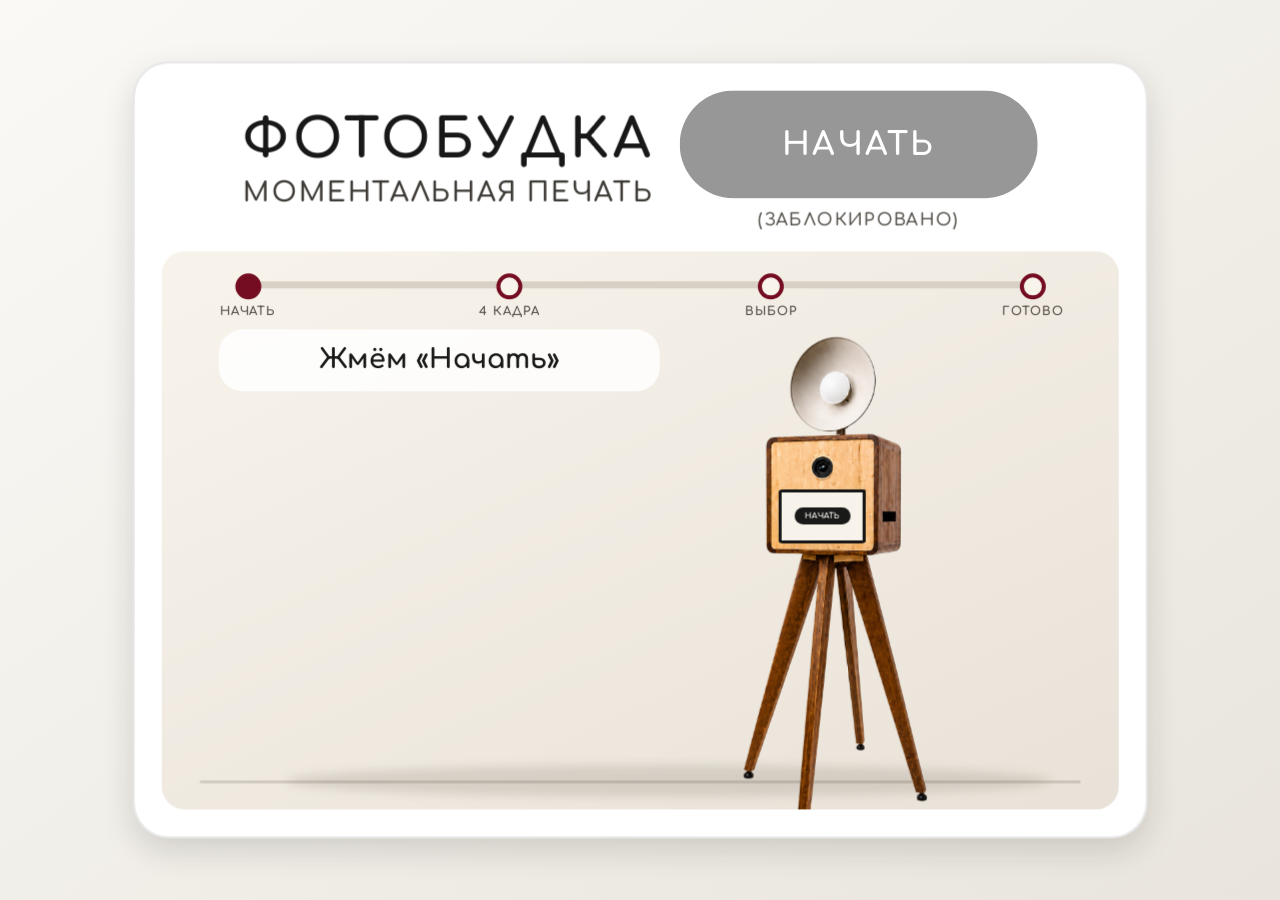
==== frontend/index.html @ dadec56f "Search for the camera every 2 s and cut its power after 3 failed searches The camera worker now retr" ====
<!DOCTYPE html>
<html lang="ru">
<head>
    <meta charset="UTF-8">
    <meta name="viewport" content="width=device-width, initial-scale=1.0">
    <title>Photobooth</title>
    <link rel="stylesheet" href="style.css">
</head>
<body>
    <div id="app">
        <!-- NO CAMERA -->
        <div class="screen" id="screen-no-camera" hidden>
            <div class="error-msg" id="camera-status-title">КАМЕРА НЕ НАЙДЕНА</div>
            <div class="error-sub" id="camera-status-subtitle" aria-live="polite">
                Пытаемся восстановить связь с камерой, подождите…
            </div>
        </div>

        <!-- IDLE -->
        <div class="screen" id="screen-idle">
            <div class="idle-pose-field" id="idle-pose-field" aria-hidden="true">
                <div class="idle-pose-row move-left" data-pose-offset="0"></div>
                <div class="idle-pose-row move-right-slow" data-pose-offset="7"></div>
            </div>

            <div class="idle-hero-wrap">
                <section class="idle-hero">
                    <h1>
                        <span class="idle-title-main">ФОТОБУДКА</span>
                        <span class="idle-title-sub">МОМЕНТАЛЬНАЯ ПЕЧАТЬ</span>
                    </h1>
                    <div class="tap-prompt">
                        <button class="idle-start-button" id="idle-start-button" type="button" tabindex="-1" disabled>
                            <span class="idle-start-label">НАЧАТЬ</span>
                            <span class="idle-tap-cue" aria-hidden="true">
                                <span class="idle-tap-ring"></span>
                                <svg class="idle-tap-hand" viewBox="0 0 64 68" focusable="false">
                                    <path d="M25 30V12a5 5 0 0 1 10 0v16-6a5 5 0 0 1 10 0v8-4a5 5 0 0 1 10 0v16c0 11-8 20-19 20h-2c-7 0-12-4-16-10L8 39a5 5 0 0 1 8-6l9 10Z" />
                                </svg>
                            </span>
                        </button>
                        <div class="tap-lock-status">(ЗАБЛОКИРОВАНО)</div>
                    </div>
                </section>

                <!-- Tiles come from technical_event_packages; app.js clones the template. -->
                <section class="idle-packages" id="idle-packages" hidden aria-label="Пакеты фотосессий с оплатой по СБП"></section>
                <template id="idle-package-template">
                    <button class="idle-package" type="button">
                        <span class="idle-package-save" hidden></span>
                        <span class="idle-package-name"></span>
                        <strong class="idle-package-price">
                            <span class="idle-package-amount"></span>
                            <span class="idle-package-currency">&#8202;₽</span>
                        </strong>
                        <span class="idle-package-action">
                            <svg class="idle-package-qr" viewBox="0 0 20 20" aria-hidden="true" focusable="false">
                                <path class="frames" d="M3 3h5v5H3zM12 3h5v5h-5zM3 12h5v5H3z" />
                                <path class="dots" d="M12 12h2v2h-2zM15 12h2v2h-2zM12 15h2v2h-2zM15 15h2v2h-2z" />
                            </svg>
                            ОПЛАТИТЬ ПО СБП
                        </span>
                    </button>
                </template>

                <!--
                 * The explainer is its own document on purpose: its CSS and its
                 * animation loop stay isolated, and the same file is still opened
                 * directly while it is being designed.
                 -->
                <iframe class="idle-explainer" id="idle-explainer"
                        src="idle-svg-concept-2.html"
                        title="Как работает фотобудка"
                        scrolling="no" tabindex="-1" aria-hidden="true"></iframe>

                <section class="idle-payment" id="idle-payment" hidden aria-label="Оплата фотосессии">
                    <button class="payment-cancel-button" id="payment-cancel-button" type="button" hidden>ОТМЕНИТЬ</button>
                    <svg class="payment-success-icon" id="payment-success-icon" hidden viewBox="0 0 80 80" aria-hidden="true">
                        <circle cx="40" cy="40" r="40" />
                        <path d="m23 40 11 11 23-24" />
                    </svg>
                    <h2 class="payment-title" id="payment-title" aria-live="polite"></h2>
                    <div class="payment-qr" id="payment-qr" hidden aria-label="QR-код для оплаты по СБП"></div>
                    <p class="payment-hint" id="payment-hint" aria-live="polite"></p>
                    <button class="payment-start-button" id="payment-start-button" type="button" hidden>НАЧАТЬ</button>
                </section>
            </div>
        </div>

        <!-- SHOOTING: live view + countdown + flash -->
        <div class="screen" id="screen-shooting" hidden>
            <div id="shooting-stage">
                <aside class="pose-rail" id="pose-rail-left" aria-label="Примеры поз слева"></aside>
                <div id="live-view-frame">
                    <img id="live-view" alt="Изображение с камеры">
                    <div id="countdown-number"></div>
                    <div id="photo-counter"></div>
                </div>
                <aside class="pose-rail" id="pose-rail-right" aria-label="Примеры поз справа"></aside>
            </div>
            <div id="pose-intro" hidden aria-hidden="true">
                <div class="pose-intro-content">
                    <div class="pose-intro-title">МЕНЯЕМ ПОЗЫ</div>
                    <div class="pose-intro-cards" id="pose-intro-cards"></div>
                </div>
            </div>
            <div id="lens-hint" aria-label="Смотрите в объектив">
                <svg class="lens-hint-arrow" viewBox="0 0 60 48" aria-hidden="true" focusable="false">
                    <path d="M30 2 59 23H40V46H20V23H1Z" />
                </svg>
                <span>СМОТРИТЕ В ОБЪЕКТИВ</span>
                <svg class="lens-hint-arrow" viewBox="0 0 60 48" aria-hidden="true" focusable="false">
                    <path d="M30 2 59 23H40V46H20V23H1Z" />
                </svg>
            </div>
        </div>

        <!-- PROCESSING: build real previews from this session -->
        <div class="screen" id="screen-processing" hidden>
            <div class="processing-row">
                <img src="../assets/dots.svg" class="dots-anim" alt="">
                <div class="processing-title">Обрабатываем фото…</div>
            </div>
        </div>

        <!-- TEMPLATE SELECT -->
        <div class="screen" id="screen-template" hidden>
            <div class="template-hero-orb" aria-hidden="true">
                <div class="template-hero-orb-backdrop"></div>
                <div class="template-hero-orb-surface">
                    <canvas class="template-hero-orb-canvas"></canvas>
                </div>
            </div>
            <div class="template-tools">
                <button id="template-multi" type="button" hidden
                        aria-pressed="false"
                        aria-label="Включить режим «Несколько копий»">
                    <span class="template-tool-icon" aria-hidden="true">
                        <svg viewBox="0 0 24 24" fill="none" focusable="false">
                            <rect x="3" y="8" width="13" height="13" rx="2.4"
                                  stroke="currentColor" stroke-width="2"/>
                            <path d="M8 8V7a2 2 0 0 1 2-2h9a2 2 0 0 1 2 2v9a2 2 0 0 1-2 2h-1"
                                  stroke="currentColor" stroke-width="2"
                                  stroke-linecap="round"/>
                        </svg>
                    </span>
                    <span class="template-tool-label" aria-hidden="true">
                        НЕСКОЛЬКО КОПИЙ
                    </span>
                    <span class="template-multi-switch" aria-hidden="true"></span>
                </button>
                <button id="template-skip" type="button"
                        aria-label="Фоткать заново">
                    <span class="template-tool-icon" aria-hidden="true">
                        <svg viewBox="0 0 24 24" fill="none" focusable="false">
                            <path d="M5 5 19 19M19 5 5 19"
                                  stroke="currentColor" stroke-width="3"
                                  stroke-linecap="round"/>
                        </svg>
                    </span>
                    <span class="template-tool-label" aria-hidden="true">
                        ФОТКАТЬ ЗАНОВО
                    </span>
                </button>
            </div>
            <div class="template-options-row">
                <div class="template-title">
                    <span class="template-title-normal">
                        <span class="template-title-normal-heading">ЧТО<br>ПЕЧАТАЕМ?</span>
                        <span class="template-title-hint">Выберите вариант</span>
                    </span>
                    <span class="template-title-multi">
                        <span class="template-title-multi-heading">СКОЛЬКО<br>ПЕЧАТАЕМ?</span>
                        <span class="template-title-hint">
                            Добавьте копии
                            <span class="template-plus-icon" aria-hidden="true">+</span>
                        </span>
                    </span>
                    <button id="template-print" type="button" hidden disabled>
                        <span class="template-print-title">НАПЕЧАТАТЬ</span>
                        <span class="template-print-count"><span id="template-print-count">0</span> ШТ.</span>
                    </button>
                </div>
                <div class="template-options" id="template-options"></div>
            </div>
            <section class="photo-choice-panel" id="photo-choice-panel" hidden>
                <div class="photo-choice-header">
                    <h2>ИЛИ ОДНО БОЛЬШОЕ ФОТО <span class="print-size">10×15&nbsp;см</span></h2>
                    <div class="frame-segments" role="group" aria-label="Рамка фотографии">
                        <button class="frame-segment active" id="frame-on" type="button" aria-pressed="true">С РАМКОЙ</button>
                        <button class="frame-segment" id="frame-off" type="button" aria-pressed="false">БЕЗ РАМКИ</button>
                    </div>
                </div>
                <div class="photo-choice-options" id="photo-choice-options"></div>
            </section>
            <div id="template-timer"></div>
            <section class="photo-viewer" id="photo-viewer" hidden
                     aria-label="Просмотр кадров">
                <button class="photo-viewer-close" id="photo-viewer-close"
                        type="button" aria-label="Закрыть просмотр">
                    <svg viewBox="0 0 24 24" fill="none" aria-hidden="true"
                         focusable="false">
                        <path d="M5 5 19 19M19 5 5 19" stroke="currentColor"
                              stroke-width="2.4" stroke-linecap="round"/>
                    </svg>
                </button>
                <div class="photo-viewer-stage">
                    <button class="photo-viewer-nav prev" id="photo-viewer-prev"
                            type="button" aria-label="Предыдущий кадр">
                        <svg viewBox="0 0 24 24" fill="none" aria-hidden="true" focusable="false">
                            <path d="M15 4 7 12l8 8" stroke="currentColor"
                                  stroke-width="2.4" stroke-linecap="round"
                                  stroke-linejoin="round"/>
                        </svg>
                    </button>
                    <div class="photo-viewer-viewport" id="photo-viewer-viewport">
                        <img id="photo-viewer-image" alt="" draggable="false">
                    </div>
                    <button class="photo-viewer-nav next" id="photo-viewer-next"
                            type="button" aria-label="Следующий кадр">
                        <svg viewBox="0 0 24 24" fill="none" aria-hidden="true" focusable="false">
                            <path d="M9 4l8 8-8 8" stroke="currentColor"
                                  stroke-width="2.4" stroke-linecap="round"
                                  stroke-linejoin="round"/>
                        </svg>
                    </button>
                </div>
                <div class="photo-viewer-thumbs" id="photo-viewer-thumbs"></div>
            </section>
        </div>

        <!-- DONE: printing status -->
        <div class="screen" id="screen-done" hidden>
            <div class="done-row">
                <img src="../assets/dots.svg" class="dots-anim">
                <div class="done-title" id="done-title">Идёт печать</div>
            </div>
            <section class="result-qr-panel" id="result-qr-panel" aria-live="polite" hidden>
                <div id="result-qr-code" aria-label="QR-код для скачивания оригиналов"></div>
                <p class="result-qr-text">
                    <span>ОРИГИНАЛЫ ФОТО И ВИДЕО</span>
                    <span>БУДУТ ДОСТУПНЫ ЗДЕСЬ</span>
                </p>
            </section>
        </div>

        <!-- QR modal (persists across screens) -->
        <div id="qr-modal" hidden>
            <button id="qr-modal-close" type="button" aria-label="Скрыть QR-код">×</button>
            <div id="qr-modal-code"></div>
            <div id="qr-modal-text"></div>
        </div>

        <!-- Service Modal -->
        <div id="service-modal" hidden>
            <div class="service-dialog">
                <div class="service-header">
                    <button id="service-back" type="button" aria-label="Назад" hidden>←</button>
                    <span id="service-title" class="service-title">СЕРВИС</span>
                    <button id="service-close" type="button" aria-label="Закрыть">✕</button>
                </div>

                <div id="service-home" class="service-page">
                    <section class="service-section">
                        <h2 class="service-section-title">Состояние</h2>
                        <div id="service-runtime-status" class="service-status-grid">
                            <div class="service-loader"><span></span>Проверяем будку…</div>
                        </div>
                    </section>

                    <section class="service-section">
                        <h2 class="service-section-title">Сеть</h2>
                        <div id="network-adapters" class="service-grid">
                            <div class="service-loader"><span></span>Загрузка адаптеров…</div>
                        </div>
                    </section>

                    <section class="service-section">
                        <h2 class="service-section-title">Настройки</h2>
                        <div class="service-grid service-grid-4">
                            <button id="btn-config-app" class="service-btn" type="button">Конфиг приложения</button>
                            <button id="btn-config-camera" class="service-btn" type="button">Конфиг камеры</button>
                            <button id="btn-template-pack" class="service-btn" type="button">Шаблон</button>
                            <button id="btn-idle-explainer" class="service-btn" type="button">Объяснялка: ВКЛ</button>
                            <button id="btn-booth-unblock" class="service-btn service-btn-half" type="button">Сессии</button>
                            <button id="btn-booth-block" class="service-btn service-btn-danger service-btn-half" type="button">Обнулить сессии</button>
                        </div>
                    </section>

                    <section class="service-section">
                        <h2 class="service-section-title">Очистка</h2>
                        <div class="service-grid service-grid-5">
                            <button id="btn-clear-all" class="service-btn service-btn-danger" type="button">Очистить всё</button>
                            <button id="btn-clear-print-queue" class="service-btn" type="button">Очереди печати</button>
                            <button id="btn-clear-photos" class="service-btn" type="button">photos</button>
                            <button id="btn-clear-print-jobs" class="service-btn" type="button">photos_print_jobs</button>
                            <button id="btn-clear-logs" class="service-btn" type="button">Логи</button>
                        </div>
                    </section>

                    <section class="service-section">
                        <h2 class="service-section-title">Система</h2>
                        <div class="service-grid service-grid-6">
                            <button id="btn-test-session" class="service-btn" type="button">Тест съёмка</button>
                            <button id="btn-app-restart" class="service-btn service-btn-danger" type="button">Перезапуск app</button>
                            <button id="btn-sys-taskmgr" class="service-btn" type="button">Task Manager</button>
                            <button id="btn-sys-keyboard" class="service-btn" type="button">Клавиатура</button>
                            <button id="btn-sys-lock" class="service-btn" type="button">Lock Screen</button>
                            <button id="btn-sys-logoff" class="service-btn service-btn-danger" type="button">Sign Out</button>
                        </div>
                    </section>
                </div>

                <div id="service-config-page" class="service-page" hidden>
                    <table class="service-config-table">
                        <thead><tr><th>Ключ</th><th>Значение</th></tr></thead>
                        <tbody id="service-config-fields"></tbody>
                    </table>
                    <div class="service-config-footer">
                        <button id="service-config-discard" class="service-btn" type="button">Отменить изменения</button>
                        <button id="service-config-apply" class="service-btn service-btn-apply" type="button" disabled>Применить и перезапустить</button>
                    </div>
                </div>

                <div id="service-unlock-page" class="service-page" hidden>
                    <div id="service-unlock-current" class="service-unlock-current"></div>
                    <div class="service-number-control">
                        <button id="service-unlock-minus" class="service-btn service-number-button" type="button" aria-label="Уменьшить">−</button>
                        <input id="service-unlock-input" type="number" inputmode="numeric" min="-1000" max="1000" step="1" value="1">
                        <button id="service-unlock-plus" class="service-btn service-number-button" type="button" aria-label="Увеличить">+</button>
                    </div>
                    <div id="service-unlock-presets" class="service-unlock-presets">
                        <button class="service-btn" type="button" data-sessions="-1">−1</button>
                        <button class="service-btn" type="button" data-sessions="1">1</button>
                        <button class="service-btn" type="button" data-sessions="10">10</button>
                        <button class="service-btn" type="button" data-sessions="100">100</button>
                    </div>
                    <div class="service-config-footer">
                        <button id="service-unlock-cancel" class="service-btn" type="button">Отмена</button>
                        <button id="service-unlock-save" class="service-btn service-btn-apply" type="button">Добавить</button>
                    </div>
                </div>

                <div id="service-template-page" class="service-page" hidden>
                    <div id="service-template-list" class="service-template-list"></div>
                    <div id="service-template-confirm" class="service-template-confirm" hidden>
                        <div class="service-template-selected">
                            <strong id="service-template-name"></strong>
                            <span id="service-template-source"></span>
                        </div>
                        <div class="service-template-previews">
                            <figure id="service-template-grid-preview">
                                <figcaption>Грид</figcaption>
                                <img id="service-template-grid-image" alt="Фон грида">
                            </figure>
                            <figure id="service-template-strips-preview">
                                <figcaption>Стрипсы</figcaption>
                                <img id="service-template-strips-image" alt="Фон стрипсов">
                            </figure>
                        </div>
                        <div class="service-config-footer">
                            <button id="service-template-change" class="service-btn" type="button">Другой шаблон</button>
                            <button id="service-template-apply" class="service-btn service-btn-apply" type="button">Применить без перезапуска</button>
                        </div>
                    </div>
                </div>

                <div id="service-editor-page" class="service-page" hidden>
                    <div id="service-editor-comment" class="service-editor-comment" hidden></div>
                    <div id="service-editor-options" class="service-option-grid"></div>
                    <input id="service-editor-input" class="service-editor-input" autocomplete="off" hidden>
                    <div class="service-config-footer">
                        <button id="service-editor-cancel" class="service-btn" type="button">Отмена</button>
                        <button id="service-editor-save" class="service-btn service-btn-apply" type="button">Сохранить значение</button>
                    </div>
                </div>

            </div>
        </div>

        <!-- Service Toast -->
        <div id="service-toast" hidden></div>

        <div id="flash-overlay"></div>
    </div>

    <script src="../assets/qrcode.min.js"></script>
    <script src="core.js"></script>
    <script src="../assets/dev/preview.js"></script>
    <script src="app.js"></script>
</body>
</html>
---- frontend/style.css ----
@font-face {
    font-family: 'Comfortaa';
    src: url('../assets/fonts/Comfortaa-VariableFont_wght.ttf') format('truetype');
    font-weight: 300 700;
    font-display: block;
}

:root {
    --live-view-fit: contain;
    --live-view-margin-top: 5vh;
    --live-view-margin-bottom: 17vh;
    --pose-card-max-height: calc((100% - 0.8vh) / 2);
    --idle-pose-gap: clamp(20px, 1.5vw, 32px);
    --idle-pose-row-gap: clamp(10px, 0.75vw, 16px);
    --idle-pose-size: calc((100vh - var(--idle-pose-row-gap)) / 2);
    --idle-hero-motion-duration: 54s;
    /* The gesture still takes about 1.75s; only the empty pause is shorter. */
    --idle-tap-cycle-duration: 3.5s;
    /* Accent of the primary print action on the template screen. */
    --accent: #FF2973;
    --accent-glow: rgba(255, 41, 115, 0.38);
    /* Paid actions use the deep wine of the idle concept, not the pink accent. */
    --wine: #750d22;
    --wine-glow: rgba(117, 13, 34, 0.3);
}

* {
    margin: 0;
    padding: 0;
    box-sizing: border-box;
}

html, body {
    width: 100%;
    height: 100%;
    overflow: hidden;
    touch-action: manipulation;
    background: #fff;
    font-family: 'Comfortaa', sans-serif;
    color: #000;
    cursor: none;
    user-select: none;
    -webkit-user-select: none;
}

#app {
    width: 100%;
    height: 100%;
    position: relative;
    background: #fff;
    color: #000;
}

.screen {
    position: absolute;
    inset: 0;
    display: flex;
    flex-direction: column;
    align-items: center;
    justify-content: center;
}

.screen[hidden] { display: none; }

/* NO CAMERA */
#screen-no-camera { gap: 2vh; text-align: center; }
.error-msg { font-size: 4vw; font-weight: 700; }
.error-sub { font-size: 2vw; opacity: 0.5; text-align: center; }

/* IDLE */
#screen-idle {
    overflow: hidden;
    isolation: isolate;
    background: linear-gradient(145deg, #faf9f6, #e9e5dc);
}

.idle-pose-field {
    position: absolute;
    z-index: 0;
    inset: 0 -18%;
    display: flex;
    flex-direction: column;
    justify-content: center;
    gap: var(--idle-pose-row-gap);
    overflow: hidden;
    transform: rotate(0deg);
    transform-origin: center;
    pointer-events: none;
}

.idle-pose-field[hidden] { display: none; }

.idle-pose-row {
    flex: 0 0 var(--idle-pose-size);
    width: 116%;
    margin-left: -8%;
    overflow: hidden;
}

.idle-pose-track {
    display: flex;
    width: max-content;
    will-change: transform;
}

.idle-pose-sequence {
    flex: 0 0 auto;
    display: flex;
    gap: var(--idle-pose-gap);
    padding-right: var(--idle-pose-gap);
}

.idle-pose-tile {
    flex: 0 0 auto;
    display: block;
    height: var(--idle-pose-size);
    width: auto;
    /* Keep each pose's natural aspect ratio; the idle carousel is not a
       collection of square cards. */
    max-width: none;
    border-radius: 5px;
    /* box-shadow: 0 0.7vh 1.8vh rgba(0, 0, 0, 0.22); */
}

.idle-pose-row.move-left .idle-pose-track {
    animation: idle-track-left 150s linear infinite;
}

.idle-pose-row.move-right .idle-pose-track {
    animation: idle-track-right 160s linear infinite;
}

.idle-pose-row.move-left-slow .idle-pose-track {
    animation: idle-track-left 180s linear infinite;
}

.idle-pose-row.move-right-slow .idle-pose-track {
    animation: idle-track-right 170s linear infinite;
}

@keyframes idle-track-left {
    from { transform: translate3d(0, 0, 0); }
    to { transform: translate3d(-16.6667%, 0, 0); }
}

@keyframes idle-track-right {
    from { transform: translate3d(-16.6667%, 0, 0); }
    to { transform: translate3d(0, 0, 0); }
}

/* The card itself: background, padding and corners live here, and the two rows
   inside it are the title/button line and the explainer. */
.idle-hero-wrap {
    position: absolute;
    z-index: 2;
    top: 50%;
    left: 50%;
    display: flex;
    flex-direction: column;
    align-items: center;
    gap: 2.5vh;
    padding: 3vh;
    border: 2px solid rgba(24, 24, 24, 0.1);
    border-radius: clamp(28px, 2.8vw, 54px);
    /* Opaque: the card now spans the explainer too, and the moving pose
       carousel behind it must not show through that much surface. */
    background: #fff;
    box-shadow: 0 1.4vh 3.5vh rgba(24, 24, 24, 0.15);
    transform: translate(-50%, -50%);
    transform-origin: center center;
    isolation: isolate;
    will-change: transform;
    /*
     * The old idle prompt pulsed in place.  Keep the motion on the whole
     * central composition instead: the white card, fade and optional price
     * badge all move together, spreading static high-contrast pixels over a
     * small area during a long unattended run.
     */
    animation: idle-hero-breathe var(--idle-hero-motion-duration) ease-in-out infinite;
}

.idle-hero-wrap.has-packages { --idle-panel-height: 52vh; }

.idle-packages {
    display: flex;
    gap: 1.2vw;
    width: 100%;
}

.idle-packages[hidden] { display: none; }

.idle-package {
    position: relative;
    flex: 1 1 0;
    display: flex;
    flex-direction: column;
    align-items: center;
    gap: 0.3vh;
    min-width: 0;
    padding: 1.8vh 0.8vw 1.6vh;
    border: 2px solid #ece6dc;
    border-radius: clamp(18px, 2vh, 28px);
    background: linear-gradient(180deg, #fffdfa, #f5f0e7);
    box-shadow: 0 0.5vh 1.4vh rgba(24, 24, 24, 0.07);
    color: #242321;
    font: inherit;
    transition: border-color 0.5s ease, box-shadow 0.5s ease, opacity 0.3s ease;
}

/* One travelling highlight; app.js moves it. Nothing here is preselected. */
.idle-package.is-highlighted {
    border-color: var(--wine);
    box-shadow: 0 0.6vh 2vh var(--wine-glow);
}

.idle-package:active { filter: brightness(0.96); }
.idle-package:disabled { opacity: 0.4; }
.idle-package:focus-visible { outline: 3px solid var(--wine); outline-offset: 3px; }

.idle-package-name {
    font-size: clamp(17px, 1.8vh, 23px);
    font-weight: 700;
    letter-spacing: 0.04em;
    line-height: 1.2;
}

.idle-package-price {
    font-size: clamp(30px, 3.6vh, 48px);
    font-weight: 700;
    line-height: 1.1;
    white-space: nowrap;
}

.idle-package-currency { font-size: 0.62em; font-weight: 600; }

/* The dark pill is the whole point: a card that looks like a button. */
.idle-package-action {
    display: inline-flex;
    align-items: center;
    gap: 0.5em;
    max-width: 100%;
    margin-top: 1vh;
    padding: 0.95vh 1.1em;
    border-radius: 999px;
    background: #191919;
    color: #fff;
    font-size: clamp(12px, 1.35vh, 17px);
    font-weight: 700;
    letter-spacing: 0.06em;
    white-space: nowrap;
    transition: background 0.5s ease;
}

.idle-package.is-highlighted .idle-package-action { background: var(--wine); }

.idle-package-qr { width: 1.15em; height: 1.15em; flex: none; }
.idle-package-qr .frames { fill: none; stroke: currentColor; stroke-width: 2; }
.idle-package-qr .dots { fill: currentColor; }

.idle-package-save {
    position: absolute;
    top: 0;
    right: 0;
    transform: translate(18%, -42%) rotate(6deg);
    padding: 0.5vh 0.9vw;
    border-radius: 999px;
    background: var(--wine);
    box-shadow: 0 0.3vh 0.9vh var(--wine-glow);
    color: #fff;
    font-size: clamp(12px, 1.4vh, 18px);
    font-weight: 700;
    letter-spacing: 0.04em;
    white-space: nowrap;
}

/*
 * The explainer document is edge to edge, so the iframe carries its exact
 * 1200:700 ratio and nothing of the host shows through it. Driven by height,
 * since what is scarce is the room left under the title row.
 */
.idle-explainer {
    display: block;
    height: var(--idle-panel-height, 62vh);
    max-width: 92vw;
    aspect-ratio: 1200 / 700;
    border: 0;
    /* A touch tighter than the card's own corners, as a nested block should be.
       Safe now that the card behind it is opaque: the clipped corners show
       white, not the carousel. */
    border-radius: clamp(18px, 1.8vw, 34px);
    background: #f8f4ec;
    /* Taps belong to the НАЧАТЬ button, never to the animation. */
    pointer-events: none;
}

/* Explicit: the display above would otherwise beat the UA rule for [hidden]. */
.idle-explainer[hidden] { display: none; }

.idle-payment {
    position: relative;
    display: flex;
    flex-direction: column;
    justify-content: center;
    align-items: center;
    gap: 2vh;
    box-sizing: border-box;
    width: calc(var(--idle-panel-height, 62vh) * 1200 / 700);
    max-width: 92vw;
    height: var(--idle-panel-height, 62vh);
    padding: 3vh;
    border-radius: clamp(18px, 1.8vw, 34px);
    background: #f8f4ec;
    text-align: center;
}

.idle-payment[hidden], .idle-payment [hidden] {
    display: none;
}

/* Hold the whole card still while the bank app scans the code. Paused, not
   removed: dropping the drift would snap the card back to the centre. */
.idle-hero-wrap.payment-active { animation-play-state: paused; }

.payment-title {
    margin: 0;
    font-size: clamp(24px, 2.2vw, 42px);
    line-height: 1.2;
}

.payment-hint {
    margin: 0;
    max-width: 38em;
    color: #57534d;
    font-size: clamp(18px, 1.5vw, 28px);
    line-height: 1.4;
    white-space: pre-line;
}

/*
 * The size is the code's; the white box is only padding around it. The box is
 * up from the loader on, so the code arrives in place and nothing moves.
 */
.payment-qr {
    box-sizing: content-box;
    flex: none;
    display: grid;
    place-items: center;
    width: 26vh;
    height: 26vh;
    padding: 1.8vh;
    background: #fff;
    border-radius: 16px;
}

.payment-qr svg { display: block; width: 100%; height: 100%; }

/* An empty box is the loader. */
.payment-qr:empty::after {
    content: "";
    box-sizing: border-box;
    width: 7vh;
    height: 7vh;
    border: 0.6vh solid currentColor;
    border-right-color: transparent;
    border-radius: 50%;
    animation: payment-spin 0.8s linear infinite;
}

@keyframes payment-spin { to { transform: rotate(360deg); } }

/* Out of the flow, so the code keeps its full size. */
.payment-cancel-button {
    position: absolute;
    top: 2vh;
    right: 2vh;
    padding: 1.2vh 1.4vw;
    border: 2px solid #e2dbcf;
    border-radius: 999px;
    background: #fff;
    color: #57534d;
    font: 700 clamp(14px, 1.1vw, 20px) 'Comfortaa', sans-serif;
    letter-spacing: 0.06em;
}
.payment-cancel-button:active { filter: brightness(0.96); }
.payment-cancel-button:disabled { opacity: 0.45; }

.payment-success-icon { width: 11vh; height: 11vh; flex-shrink: 0; }
.payment-success-icon circle { fill: #21844b; }
.payment-success-icon path { fill: none; stroke: #fff; stroke-width: 6; stroke-linecap: round; stroke-linejoin: round; }

.payment-start-button {
    margin-top: 1vh;
    padding: 2.2vh 5vw;
    border: 0;
    border-radius: 999px;
    background: #191919;
    box-shadow: 0 0.8vh 2vh rgba(0, 0, 0, 0.2);
    color: #fff;
    font: 700 clamp(26px, 2vw, 38px) 'Comfortaa', sans-serif;
    letter-spacing: 0.07em;
}
.payment-start-button:disabled { opacity: 0.45; }

/* .idle-center-fade {
    position: absolute;
    z-index: -1;
    inset: -1%;
    border-radius: clamp(38px, 3.8vw, 74px);
    background: rgba(250, 249, 246, 0.92);
    filter: blur(clamp(22px, 2.3vw, 44px));
} */

/* First row of the card: title on the left, start button on the right. */
.idle-hero {
    display: grid;
    grid-template-columns: auto min(28vw, 520px);
    align-items: center;
    column-gap: 2vw;
    text-align: center;
}

.idle-hero h1 {
    margin: 0;
    line-height: 1.05;
}

.idle-title-main,
.idle-title-sub {
    display: block;
}

.idle-title-main {
    color: #181818;
    font-size: 6vh;
    font-weight: 700;
    letter-spacing: 0.07em;
}

.idle-title-sub {
    margin-top: 1vh;
    color: #3f3c37;
    font-size: 3vh;
    font-weight: 600;
    letter-spacing: 0.06em;
}

.tap-prompt {
    /* Fill the whole title row so the button is not a thin strip. */
    align-self: stretch;
    display: flex;
    flex-direction: column;
    align-items: center;
    gap: 1.3vh;
}

.idle-start-button {
    position: relative;
    flex: 1;
    width: 100%;
    min-height: 12vh;
    padding: 2.4vh;
    border: 0;
    border-radius: 999px;
    background: #191919;
    box-shadow: 0 1.2vh 2.8vh rgba(0, 0, 0, 0.2);
    color: #fff;
    font: 700 clamp(32px, 2.4vw, 46px) 'Comfortaa', sans-serif;
    letter-spacing: 0.07em;
}

.idle-start-button:not(:disabled) {
    animation: idle-start-tap-response var(--idle-tap-cycle-duration) ease-in-out infinite;
}

.idle-start-label {
    position: relative;
    z-index: 1;
}

.idle-tap-cue {
    position: absolute;
    z-index: 2;
    left: 75%;
    top: 48%;
    width: 1px;
    height: 1px;
    pointer-events: none;
}

.idle-tap-hand {
    position: absolute;
    top: 0;
    left: 0;
    width: clamp(62px, 5vw, 96px);
    height: auto;
    overflow: visible;
    fill: #fff;
    stroke: #191919;
    stroke-linecap: round;
    stroke-linejoin: round;
    stroke-width: 2.4;
    filter: drop-shadow(0 0.55vh 0.45vh rgba(0, 0, 0, 0.3));
    opacity: 0;
    transform-origin: 46% 8%;
    animation: idle-tap-hand var(--idle-tap-cycle-duration) cubic-bezier(0.4, 0, 0.2, 1) infinite;
}

.idle-tap-ring {
    position: absolute;
    top: 0;
    left: 0;
    width: clamp(34px, 2.8vw, 54px);
    aspect-ratio: 1;
    border: clamp(2px, 0.18vw, 4px) solid rgba(255, 255, 255, 0.92);
    border-radius: 50%;
    opacity: 0;
    transform: translate(-50%, -50%) scale(0.25);
    animation: idle-tap-ring var(--idle-tap-cycle-duration) ease-out infinite;
}

.idle-start-button:disabled {
    opacity: 0.45;
    box-shadow: none;
}


.idle-start-button:disabled .idle-tap-cue {
    display: none;
}

.tap-lock-status {
    color: #57534d;
    font-size: clamp(17px, 1.2vw, 24px);
    font-weight: 600;
    letter-spacing: 0.08em;
}

.tap-prompt.exiting {
    animation: tap-exit var(--warmup) ease-in forwards;
}

/*
 * Drift only — no opacity and no scale. Fading would make the whole card,
 * iframe included, translucent over the moving pose carousel. Scaling would
 * resample the composited layer (and the explainer surface inside it) every
 * frame, forever, for a 1.4% size change nobody sees. Translating a composited
 * layer is just a matrix, so burn-in protection stays free.
 */
@keyframes idle-hero-breathe {
    0%, 100% {
        transform: translate(-50%, -50%) translate3d(0, 0, 0);
    }
    16% {
        transform: translate(-50%, -50%) translate3d(18px, -10px, 0);
    }
    33% {
        transform: translate(-50%, -50%) translate3d(-13px, -18px, 0);
    }
    50% {
        transform: translate(-50%, -50%) translate3d(-20px, 10px, 0);
    }
    67% {
        transform: translate(-50%, -50%) translate3d(10px, 18px, 0);
    }
    84% {
        transform: translate(-50%, -50%) translate3d(20px, -5px, 0);
    }
}

@keyframes tap-exit {
    to { opacity: 0; transform: scale(7); }
}

@keyframes idle-start-tap-response {
    0%, 34%, 55%, 100% {
        transform: scale(1);
        box-shadow: 0 1.2vh 2.8vh rgba(0, 0, 0, 0.2);
    }
    40% {
        transform: scale(0.985);
        box-shadow: 0 0.55vh 1.4vh rgba(0, 0, 0, 0.16);
    }
    47% {
        transform: scale(1.012);
        box-shadow: 0 1.4vh 3.2vh rgba(0, 0, 0, 0.24);
    }
}

@keyframes idle-tap-hand {
    0%, 7% {
        opacity: 0;
        transform: translate(26%, 54%) rotate(-12deg) scale(0.96);
    }
    18% {
        opacity: 1;
    }
    35%, 40% {
        opacity: 1;
        transform: translate(-46%, -8%) rotate(-12deg) scale(1);
    }
    44% {
        opacity: 1;
        transform: translate(-46%, -5%) rotate(-12deg) scale(0.96);
    }
    54% {
        opacity: 1;
        transform: translate(-46%, -8%) rotate(-12deg) scale(1);
    }
    72%, 100% {
        opacity: 0;
        transform: translate(22%, 50%) rotate(-12deg) scale(0.96);
    }
}

@keyframes idle-tap-ring {
    0%, 38% {
        opacity: 0;
        transform: translate(-50%, -50%) scale(0.25);
    }
    40% {
        opacity: 0.95;
    }
    56%, 100% {
        opacity: 0;
        transform: translate(-50%, -50%) scale(1.55);
    }
}

@media (prefers-reduced-motion: reduce) {
    .idle-pose-track,
    .idle-hero-wrap,
    .idle-start-button,
    .idle-tap-hand,
    .idle-tap-ring,
    .template-hero-orb-surface,
    .template-hero-orb-backdrop,
    #template-print,
    #template-print::after {
        animation-play-state: paused !important;
    }

    .idle-tap-cue {
        display: none;
    }
}

#screen-shooting { 
    background-color: #fff;
    color: #161616;
}

#shooting-stage {
    position: absolute;
    top: var(--live-view-margin-top);
    left: 0;
    width: 100%;
    height: calc(
        100% - var(--live-view-margin-top) - var(--live-view-margin-bottom)
    );
    display: flex;
    align-items: stretch;
    overflow: hidden;
}

#live-view-frame {
    position: relative;
    flex: 0 1 auto;
    height: 100%;
    max-width: 100%;
    aspect-ratio: 3 / 2;
    background: #fff;
    /* border-radius: clamp(8px, 0.65vw, 14px); */
    box-shadow:
        inset 0 0 0 3px #202020,
        0 0.5vh 1.8vh rgba(0, 0, 0, 0.18);
    overflow: hidden;
}

#live-view {
    display: block;
    width: 100%;
    height: 100%;
    object-fit: var(--live-view-fit);
    object-position: center center;
}

.pose-rail {
    flex: 1 1 0;
    min-width: 0;
    display: flex;
    flex-direction: column;
    align-items: center;
    justify-content: center;
    gap: 0.8vh;
    padding: 0.8vh 0;
    overflow: hidden;
}
#pose-rail-left {
    padding-left: 0.8vw;
    padding-right: 0.2vw;
}
#pose-rail-right {
    padding-right: 0.8vw;
    padding-left: 0.2vw;
}

.pose-rail[hidden] { display: none; }

.pose-card {
    flex: 0 1 auto;
    display: block;
    width: auto;
    height: auto;
    max-width: 100%;
    max-height: var(--pose-card-max-height);
    opacity: 0.92;
    filter: drop-shadow(0 0.25vh 0.55vh rgba(0, 0, 0, 0.2));
    transition: opacity 0.18s ease, transform 0.18s ease;
}

.pose-card.pose-card-target {
    visibility: hidden;
}

#pose-intro {
    position: absolute;
    inset: 0;
    z-index: 20;
    display: flex;
    align-items: center;
    justify-content: center;
    gap: 1vw;
    padding: 4vh 3vw;
    overflow: hidden;
    pointer-events: none;
    background: rgba(255, 255, 255, 0.9);
    transition: background-color 0.2s ease;
}

#pose-intro[hidden] {
    display: none;
}

#pose-intro:not([hidden]) {
    animation: pose-intro-fade-in 0.2s ease-out;
}

.pose-intro-content {
    width: 100%;
    min-height: 100%;
    display: flex;
    align-items: center;
    justify-content: center;
    flex-direction: column;
    gap: 2vh;
}

#pose-intro .pose-intro-title {
    color: #161616;
    font-size: clamp(30px, 3vw, 64px);
    font-weight: 700;
    line-height: 1;
    letter-spacing: 0.08em;
    text-align: center;
    transition: opacity 0.2s ease;
}

.pose-intro-cards {
    display: flex;
    align-items: center;
    justify-content: center;
    gap: 1vw;
    width: 100%;
    min-height: 0;
}

@keyframes pose-intro-fade-in {
    from { opacity: 0; }
    to { opacity: 1; }
}

#pose-intro.moving {
    background: transparent;
}

#pose-intro.moving .pose-intro-title {
    opacity: 0;
}

.pose-intro-card {
    flex: 0 1 auto;
    display: block;
    width: auto;
    height: auto;
    max-width: 22vw;
    max-height: 80vh;
    transform-origin: center;
    filter: drop-shadow(0 0.45vh 0.9vh rgba(0, 0, 0, 0.28));
    will-change: transform;
}

#lens-hint {
    position: absolute;
    left: 0;
    bottom: 0;
    width: 100%;
    height: var(--live-view-margin-bottom);
    display: flex;
    align-items: center;
    justify-content: center;
    gap: 1.2vw;
    color: #161616;
    font-size: clamp(24px, 2.45vw, 52px);
    font-weight: 700;
    line-height: 1;
    letter-spacing: 0.08em;
    white-space: nowrap;
    text-shadow: 0 0.15vh 0.4vh rgba(0, 0, 0, 0.12);
}

.lens-hint-arrow {
    flex: 0 0 auto;
    display: block;
    width: 1.12em;
    height: 0.86em;
    transform: translateY(-0.08em);
    overflow: visible;
    fill: #6b0000;
    filter: drop-shadow(0 0.25vh 0.35vh rgba(0, 0, 0, 0.18));
}

#countdown-number {
    position: absolute;
    inset: 0;
    display: grid;
    place-items: center;
    font-size: 25vw;
    font-weight: 900;
    color: #fff;
    text-shadow: 0 0 40px rgba(0,0,0,0.8);
    opacity: 0;
    transition: opacity 0.15s, transform 0.15s;
}

#countdown-number.visible { opacity: 1; }

#photo-counter {
    position: absolute;
    top: 3vh;
    right: 3vh;
    font-size: 3vw;
    color: #fff;
    font-weight: 700;
    background: rgba(0, 0, 0, 0.58);
    padding: 0.5em 1em;
    border-radius: 1em;
    text-shadow: 0 0.12em 0.3em rgba(0, 0, 0, 0.65);
}

/* Flash effect */
#flash-overlay {
    position: fixed;
    inset: 0;
    background: #fff;
    opacity: 0;
    transition: opacity 0.15s ease-out;
    z-index: 500;
    pointer-events: none;
}

/* PROCESSING + TEMPLATE SELECT */
#screen-processing { gap: 3vh; }
.processing-row { display: flex; align-items: center; gap: 2vw; }
.processing-title { font-size: 3.5vw; font-weight: 600; color: #FF2973; }

#screen-template {
    isolation: isolate;
    justify-content: space-around;
    gap: 2vh;
    padding: 5vh;
    background:
        radial-gradient(circle at 92% -10%, rgba(255, 65, 130, 0.45), transparent 35vw),
        radial-gradient(circle at 78% 110%, rgba(55, 120, 240, 0.42), transparent 45vw),
        radial-gradient(circle at 8% -8%, rgba(115, 236, 163, 0.424), transparent 38vw),
        #cec8d8;
}

.template-hero-orb {
    position: absolute;
    z-index: 0;
    top: calc(10vh - 36vw);
    left: -28vw;
    width: 72vw;
    aspect-ratio: 1;
    border-radius: 50%;
    pointer-events: none;
}

.template-hero-orb-backdrop {
    position: absolute;
    inset: 0;
    z-index: 0;
    border-radius: 50%;
    background: #ff2973;
    transform: translate(0.24vw, -0.05vw) scale(1.02);
    animation: template-circle-breathe 3s ease-in-out infinite alternate;
    will-change: clip-path;
}

.template-hero-orb-surface {
    position: absolute;
    inset: 0;
    z-index: 1;
    border-radius: 50%;
    overflow: hidden;
    background: linear-gradient(145deg, #c8ff70 0%, #73eca4 55%, #45d28d 100%);
    animation: template-circle-breathe 3s ease-in-out infinite alternate;
    will-change: clip-path;
}

#screen-template.multi-select .template-hero-orb-surface {
    background: linear-gradient(145deg, #b6f957 0%, #56df91 55%, #32c97b 100%);
}

.template-hero-orb-canvas {
    position: absolute;
    inset: 0;
    display: block;
    width: 100%;
    height: 100%;
    pointer-events: none;
}

@keyframes template-circle-breathe {
    from {
        clip-path: circle(46% at 50% 50%);
    }
    to {
        clip-path: circle(50% at 50% 50%);
    }
}

.template-options-row {
    --template-column: calc((90vw - 2.4vw) / 3);
    position: relative;
    z-index: 1;
    width: 90vw;
    display: flex;
    flex-direction: row;
    align-items: center;
    justify-content: center;
    gap: 1.2vw;
}

.template-tools {
    position: relative;
    z-index: 1;
    width: 90vw;
    display: flex;
    align-items: center;
    justify-content: space-between;
    gap: 1.2vw;
}

.template-tools > #template-multi,
.template-tools > #template-skip {
    flex: 0 0 29.2vw;
    width: 29.2vw;
}
.template-tools > #template-skip { margin-left: auto; }

.template-tool-label {
    flex: 1 1 auto;
    font-size: 1.35vw;
    font-weight: 700;
    letter-spacing: 0.015em;
    line-height: 1.2;
    color: inherit;
    text-align: left;
    white-space: nowrap;
}

#template-skip,
#template-multi {
    --tool-bg: rgba(255, 255, 255, 0.82);
    --tool-border: rgba(49, 45, 40, 0.1);
    z-index: 2;
    position: relative;
    width: 100%;
    height: 4.5vw;
    padding: 0.45vw 0.85vw;
    border: 0.08vw solid var(--tool-border);
    border-radius: 999px;
    outline: none;
    display: flex;
    align-items: center;
    justify-content: flex-start;
    gap: 0.85vw;
    background: var(--tool-bg);
    color: #222;
    font-family: inherit;
    cursor: none;
    touch-action: manipulation;
    -webkit-tap-highlight-color: transparent;
    box-shadow: 0 0.35vw 1.2vw rgba(53, 47, 40, 0.07);
    transition: background 0.12s ease, color 0.12s ease,
                filter 0.12s ease, transform 0.12s ease,
                box-shadow 0.12s ease;
}

#template-skip {
    --tool-icon: #c75263;
    --tool-icon-bg: #f9e7ea;
}
#template-multi {
    --tool-bg: #fff;
    --tool-border: rgba(17, 17, 17, 0.14);
    --tool-icon: #173b29;
    --tool-icon-bg: #ffe05b;
    color: #111;
    box-shadow:
        0.28vw 0.28vw 0 #ff6689,
        0 0.55vw 1.2vw rgba(35, 55, 43, 0.12);
}
#template-multi .template-tool-label {
    font-size: 1.45vw;
    font-weight: 800;
    letter-spacing: -0.012em;
}
#template-multi[hidden] { display: none; }

.template-tool-icon {
    flex: 0 0 3.25vw;
    width: 3.25vw;
    height: 3.25vw;
    display: grid;
    place-items: center;
    border-radius: 50%;
    background: var(--tool-icon-bg);
    color: var(--tool-icon);
}
.template-tool-icon svg {
    width: 2.05vw;
    height: 2.05vw;
}
#template-skip:active,
#template-multi:active {
    filter: brightness(0.9);
    transform: scale(0.99);
}
#template-skip:disabled,
#template-multi:disabled { opacity: 0.45; }

#template-multi {
    z-index: 2;
}
#template-multi[aria-pressed="true"] {
    --tool-bg: #f8fff9;
    --tool-border: rgba(23, 59, 41, 0.2);
    --tool-icon: #173b29;
    --tool-icon-bg: #ffe05b;
    color: #111;
    box-shadow:
        0.28vw 0.28vw 0 #f54f7a,
        0 0.55vw 1.2vw rgba(35, 55, 43, 0.16);
}
.template-multi-switch {
    flex: 0 0 3.35vw;
    width: 3.35vw;
    height: 1.95vw;
    padding: 0.22vw;
    border-radius: 999px;
    display: flex;
    align-items: center;
    justify-content: flex-start;
    background: #bbb8b1;
    box-shadow: inset 0 0.1vw 0.25vw rgba(54, 51, 47, 0.18);
    transition: background 0.15s ease;
}
.template-multi-switch::after {
    content: "";
    width: 1.51vw;
    height: 1.51vw;
    border-radius: 50%;
    background: #fff;
    box-shadow: 0 0.12vw 0.35vw rgba(20, 54, 36, 0.25);
    transform: translateX(0);
    transition: transform 0.15s ease;
}
#template-multi[aria-pressed="true"] .template-multi-switch {
    background: #173b29;
    box-shadow: inset 0 0.1vw 0.25vw rgba(29, 69, 48, 0.22);
}
#template-multi[aria-pressed="true"] .template-multi-switch::after {
    background: #ffe05b;
    transform: translateX(1.4vw);
}

.print-badge-layer {
    display: none;
    z-index: 3;
    position: absolute;
    top: 0;
    left: 0;
    right: 0;
    /* Matches .template-preview and .photo-choice-btn: both are 3:2. */
    aspect-ratio: 3 / 2;
    pointer-events: none;
}
.template-tile .print-badge-layer {
    top: 1.1vw;
    left: 1.1vw;
    right: 1.1vw;
}

#screen-template.multi-select .print-badge-layer {
    display: grid;
    place-items: center;
}

.print-badge {
    pointer-events: none;
}

#screen-template.multi-select .print-badge {
    display: flex;
    align-items: center;
    gap: 0.6vw;
    padding: 0.5vw 0.7vw;
    border-radius: 999px;
    background: rgba(255, 255, 255, 0.94);
    box-shadow: 0 0.4vh 1.6vh rgba(0, 0, 0, 0.28);
}

.print-badge.empty {
    color: #999;
    opacity: 0.82;
}

.print-badge-count {
    min-width: 2.6vw;
    text-align: center;
    color: #FF2973;
    font-size: 2.6vw;
    font-weight: 700;
    line-height: 1;
}
.print-badge.empty .print-badge-count { color: #999; }

.print-badge-minus,
.print-badge-plus {
    pointer-events: auto;
    width: 4.2vw;
    height: 4.2vw;
    border: 0;
    border-radius: 50%;
    display: grid;
    place-items: center;
    background: #222;
    color: #fff;
    font-family: inherit;
    font-size: 2.4vw;
    font-weight: 700;
    line-height: 1;
    cursor: none;
    touch-action: manipulation;
    -webkit-tap-highlight-color: transparent;
}
.print-badge-minus:active,
.print-badge-plus:active { background: #444; }
.print-badge-minus:disabled,
.print-badge-plus:disabled { opacity: 0.35; }

#template-print {
    z-index: 2;
    position: relative;
    width: 100%;
    height: 7vw;
    display: flex;
    flex-direction: column;
    align-items: center;
    justify-content: center;
    gap: 0.2vw;
    padding: 0.5vw 1.2vw;
    border: 0.18vw solid #0c2b18;
    border-radius: 999px;
    background: var(--accent);
    color: #fff;
    font-family: inherit;
    cursor: none;
    touch-action: manipulation;
    -webkit-tap-highlight-color: transparent;
    box-shadow: 0 0.5vw 1.6vw var(--accent-glow);
    transition: transform 0.12s ease, box-shadow 0.12s ease, background 0.15s ease;
}
#template-print[hidden] { display: none; }
#template-print:active {
    transform: scale(0.96) !important;
    box-shadow: 0 0.2vw 0.8vw rgba(255, 41, 115, 0.3);
}
#template-print:disabled {
    background: #e5e2dd;
    border-color: #aaa6a0;
    color: #99958f;
    box-shadow: none;
    animation: none;
}
#template-print:not(:disabled) {
    animation: template-print-active-pulse 1.8s ease-in-out infinite;
}

@keyframes template-print-active-pulse {
    0%, 100% {
        transform: scale(1);
        box-shadow: 0 0.5vw 1.6vw rgba(255, 41, 115, 0.4), 0 0 0 0 rgba(255, 41, 115, 0.3);
    }
    50% {
        transform: scale(1.025);
        box-shadow: 0 0.7vw 2.2vw rgba(255, 41, 115, 0.55), 0 0 1.2vw rgba(255, 41, 115, 0.35);
    }
}

#template-print::after {
    content: "";
    position: absolute;
    inset: 0;
    border: 0.24vw solid #FF2973;
    border-radius: inherit;
    opacity: 0;
    pointer-events: none;
}
#template-print:not(:disabled)::after {
    animation: template-print-ripple 1.6s cubic-bezier(0.1, 0.5, 0.2, 1) infinite;
}

@keyframes template-print-ripple {
    0% {
        opacity: 0.85;
        transform: scale(1);
    }
    60% {
        opacity: 0.4;
    }
    100% {
        opacity: 0;
        transform: scale(1.18, 1.38);
    }
}

.template-print-title {
    font-size: 1.15vw;
    font-weight: 700;
    letter-spacing: 0.025em;
    line-height: 1.15;
}

.template-print-count {
    font-size: 2.1vw;
    font-weight: 700;
    line-height: 1;
}

.template-title {
    align-self: stretch;
    flex: 0 0 var(--template-column);
    width: var(--template-column);
    display: flex;
    flex-direction: column;
    align-items: flex-start;
    justify-content: space-between;
    gap: 1.5vh;
    padding-top: 2.6vw;
    padding-bottom: 0.6vw;
    font-weight: 700;
    text-align: left;
}
.template-title-normal,
.template-title-multi {
    width: 100%;
    padding: 0;
}
.template-title-normal {
    display: flex;
    flex-direction: column;
    align-items: flex-start;
    gap: 0.45vw;
}
.template-title-normal-heading,
.template-title-multi-heading {
    font-size: 4.05vw;
    font-weight: 800;
    letter-spacing: -0.045em;
    line-height: 1.05;
    color: #111;
    -webkit-text-stroke: 0.33vw rgba(255, 255, 255, 0.96);
    paint-order: stroke fill;
}
.template-title-multi {
    display: none;
    flex-direction: column;
    align-items: flex-start;
    gap: 0.4vw;
}
.template-title-hint {
    padding: 0.38vw 0.72vw 0.32vw;
    border: 0;
    border-radius: 999px;
    background: #ffe05b;
    color: #173b29;
    font-size: 1.45vw;
    font-weight: 700;
    line-height: 1.3;
}
.template-plus-icon {
    flex: 0 0 auto;
    width: 1.65vw;
    height: 1.65vw;
    border-radius: 50%;
    display: inline-grid;
    place-items: center;
    background: #0c2b18;
    color: #fff;
    font-family: Arial, sans-serif;
    font-size: 1.35vw;
    font-weight: 700;
    line-height: 1;
}
#screen-template.multi-select .template-title-normal { display: none; }
#screen-template.multi-select .template-title-multi { display: flex; }

.template-options {
    display: contents;
}

/* Holds the tile button and its counter badge as siblings: a badge carries its
   own +/- buttons, which may not be nested inside another button. A single-cell
   grid stretches the button exactly as the grid column used to. */
.template-tile {
    position: relative;
    flex: 0 0 var(--template-column);
    width: var(--template-column);
    min-width: 0;
    isolation: isolate;
    background: #ffffff;
    border-radius: 1.4vw;
    border: 0.1vw solid rgba(0, 0, 0, 0.08);
    box-shadow: 0 0.8vw 2.4vw rgba(53, 47, 40, 0.08);
    padding: 1.1vw;
    transition: transform 0.12s ease, box-shadow 0.12s ease;
}
.template-tile:active {
    transform: scale(0.98);
    box-shadow: 0 0.4vw 1.2vw rgba(53, 47, 40, 0.06);
}
.template-btn {
    appearance: none;
    outline: none;
    background: transparent;
    border: 0;
    padding: 0;
    width: 100%;
    height: 100%;
    color: #222;
    font-family: inherit;
    cursor: none;
    touch-action: manipulation;
    -webkit-tap-highlight-color: transparent;
    display: flex;
    flex-direction: column;
    align-items: center;
    justify-content: space-between;
    gap: 0.7vw;
}
.template-btn:disabled { opacity: 0.65; }

.template-preview {
    display: block;
    width: 100%;
    aspect-ratio: 3 / 2;
    object-fit: contain;
    border-radius: 0.72vw;
}

.template-caption {
    width: 100%;
    min-height: 2.4vw;
    display: flex;
    flex-direction: row;
    align-items: center;
    justify-content: center;
}

.template-caption-label {
    font-size: 1.85vw;
    font-weight: 800;
    letter-spacing: 0.01em;
    text-transform: uppercase;
    color: #1a1a1a;
}

/* Paper size after a print option's name. */
.print-size {
    margin-left: 0.6em;
    color: #8a8378;
    font-size: 1.3vw;
    font-weight: 600;
    letter-spacing: 0;
    white-space: nowrap;
}

#template-timer {
    /* Stays readable above the viewer overlay: the countdown keeps running
       while the guest looks at the frames. */
    z-index: 12;
    position: absolute;
    bottom: 1.6vh;
    left: 50%;
    transform: translateX(-50%);
    padding: 0.35vw 0.85vw;
    border-radius: 999px;
    background: rgba(255, 255, 255, 0.72);
    color: #6f6a63;
    font-size: 0.95vw;
    font-weight: 500;
    opacity: 1;
    white-space: nowrap;
}
#screen-template:has(.photo-viewer:not([hidden])) #template-timer {
    background: rgba(0, 0, 0, 0.34);
    color: #fff;
}

/* Photo viewer: an overlay inside the template screen, not a separate screen. */
.photo-viewer {
    position: absolute;
    inset: 0;
    z-index: 10;
    display: flex;
    flex-direction: column;
    align-items: center;
    justify-content: center;
    gap: 2vh;
    padding: 4vh 4vw;
    background: rgba(12, 12, 12, 0.92);
    animation: photo-viewer-reveal 0.18s ease-out;
}
.photo-viewer[hidden] { display: none; }

.photo-viewer-close {
    position: absolute;
    z-index: 2;
    top: 2.2vw;
    right: 2.2vw;
    width: 4.6vw;
    height: 4.6vw;
    padding: 0;
    border: 0;
    border-radius: 50%;
    display: grid;
    place-items: center;
    background: rgba(255, 255, 255, 0.16);
    color: #fff;
    cursor: none;
    touch-action: manipulation;
    -webkit-tap-highlight-color: transparent;
}
.photo-viewer-close:active { background: rgba(255, 255, 255, 0.28); }
.photo-viewer-close svg { width: 2.3vw; height: 2.3vw; }

@keyframes photo-viewer-reveal {
    from { opacity: 0; }
    to { opacity: 1; }
}

.photo-viewer-stage {
    flex: 1 1 auto;
    min-height: 0;
    width: 100%;
    display: flex;
    align-items: center;
    justify-content: center;
    gap: 2vw;
}

/* Pinch/pan happens only here, so the rest of the kiosk UI never scales.
   touch-action is scoped to this element instead of the whole page. */
.photo-viewer-viewport {
    flex: 1 1 auto;
    min-width: 0;
    height: 100%;
    display: flex;
    align-items: center;
    justify-content: center;
    overflow: hidden;
    touch-action: none;
    -webkit-tap-highlight-color: transparent;
}

#photo-viewer-image {
    width: 100%;
    height: 100%;
    max-width: 100%;
    max-height: 100%;
    object-fit: contain;
    border-radius: 0.6vw;
    background: #000;
    transform-origin: center center;
    will-change: transform;
}

.photo-viewer-nav {
    flex: 0 0 auto;
    width: 6.5vw;
    height: 6.5vw;
    border: 0;
    border-radius: 50%;
    display: grid;
    place-items: center;
    background: rgba(255, 255, 255, 0.14);
    color: #fff;
    cursor: none;
    touch-action: manipulation;
    -webkit-tap-highlight-color: transparent;
}
.photo-viewer-nav:active { background: rgba(255, 255, 255, 0.26); }
.photo-viewer-nav svg { width: 3vw; height: 3vw; }

.photo-viewer-thumbs {
    flex: 0 0 auto;
    display: flex;
    align-items: center;
    justify-content: center;
    gap: 1.2vw;
}

.photo-viewer-thumb {
    width: 6.5vw;
    aspect-ratio: 3 / 2;
    padding: 0;
    border: 0.3vh solid transparent;
    border-radius: 0.5vw;
    overflow: hidden;
    background: transparent;
    opacity: 0.5;
    cursor: none;
    touch-action: manipulation;
    -webkit-tap-highlight-color: transparent;
    transition: opacity 0.15s ease, border-color 0.15s ease;
}
.photo-viewer-thumb.active {
    border-color: #FF2973;
    opacity: 1;
}

.photo-viewer-thumb img {
    display: block;
    width: 100%;
    height: 100%;
    object-fit: cover;
}

.photo-choice-panel {
    position: relative;
    z-index: 1;
    flex: 0 0 auto;
    width: 90vw;
    display: flex;
    flex-direction: column;
    align-items: center;
    gap: 1.4vh;
    padding: 1.3vw 1.5vw 1.5vw 1.5vw;
    background: #ffffff;
    border-radius: 1.4vw;
    border: 0.1vw solid rgba(0, 0, 0, 0.08);
    box-shadow: 0 0.8vw 2.4vw rgba(53, 47, 40, 0.08);
    animation: photo-choice-reveal 0.22s ease-out;
}
.photo-choice-panel[hidden] { display: none; }

@keyframes photo-choice-reveal {
    from {
        opacity: 0;
        transform: translateY(1vh);
    }
    to {
        opacity: 1;
        transform: translateY(0);
    }
}

.photo-choice-header {
    flex: 0 0 auto;
    width: 100%;
    min-height: 3.2vw;
    display: flex;
    align-items: center;
    justify-content: space-between;
    gap: 2vw;
    padding-inline: 0.2vw;
}

.photo-choice-header h2 {
    font-size: 1.8vw;
    font-weight: 800;
    letter-spacing: -0.02em;
    color: #111;
}

.frame-segments {
    display: flex;
    width: 23vw;
    padding: 0.22vw;
    border: 0;
    border-radius: 999px;
    overflow: hidden;
    background: #e9e6e0;
    box-shadow: inset 0 0.08vw 0.2vw rgba(50, 45, 39, 0.08);
    transform: none;
}

.frame-segment {
    flex: 1 1 0;
    min-width: 0;
    min-height: 3.05vw;
    border: 0;
    border-radius: 999px;
    background: transparent;
    color: #222;
    font-family: inherit;
    font-size: 1.05vw;
    font-weight: 700;
    cursor: none;
    touch-action: manipulation;
    -webkit-tap-highlight-color: transparent;
    transition: background 0.12s ease, color 0.12s ease,
                box-shadow 0.12s ease;
}
.frame-segment.active {
    background: #2f302e;
    color: #fff;
    box-shadow: 0 0.2vw 0.65vw rgba(47, 48, 46, 0.22);
}
.frame-segment:active { filter: brightness(0.9); }
.frame-segment:disabled { opacity: 0.55; }

.photo-choice-options {
    flex: 0 0 auto;
    width: 100%;
    display: flex;
    align-items: center;
    justify-content: space-between;
    gap: 1.1vw;
}

/* Same sibling wrapper as the template tiles, for the same nested-button
   reason. It owns the width the button used to claim. */
.photo-choice-tile {
    position: relative;
    flex: 1 1 0;
    min-width: 0;
    display: grid;
    isolation: isolate;
    transition: transform 0.12s ease;
}
.photo-choice-tile:active {
    transform: scale(0.98);
}
.photo-choice-btn {
    position: relative;
    width: 100%;
    aspect-ratio: 3 / 2;
    min-width: 0;
    appearance: none;
    border: 0;
    padding: 0;
    border-radius: 0.72vw;
    overflow: hidden;
    background: #f3f1ee;
    box-shadow: 0 0.35vw 1vw rgba(53, 47, 40, 0.07);
    cursor: none;
    touch-action: manipulation;
}
.photo-choice-btn:disabled { opacity: 0.65; }

.photo-choice-btn img {
    display: block;
    width: 100%;
    height: 100%;
    object-fit: contain;
    border-radius: 0.72vw;
}

.photo-choice-expand {
    /* One knob for the box, its icon and the photo number. */
    --expand-size: 5.6vw;
    position: absolute;
    z-index: 4;
    top: 0;
    right: 0;
    width: var(--expand-size);
    height: var(--expand-size);
    padding: 0;
    border: 0;
    border-radius: 0 0.72vw 0 0.6vw;
    display: grid;
    place-items: center;
    background: #ffffff;
    color: #222;
    box-shadow: none;
    cursor: none;
    touch-action: manipulation;
    -webkit-tap-highlight-color: transparent;
}
/* A tap on the photo prints at once, so a near miss left of or below the
   button opens the viewer instead. */
.photo-choice-expand::before {
    content: "";
    position: absolute;
    inset: 0 0 -1.5vw -1.5vw;
}
/* In the copies mode the counter sits in the middle of the photo and a tap
   only adds a copy: the button keeps its old size and needs no margin. */
#screen-template.multi-select .photo-choice-expand { --expand-size: 4.2vw; }
#screen-template.multi-select .photo-choice-expand::before { content: none; }
.photo-choice-expand:disabled { opacity: 0.5; }
.photo-choice-expand svg {
    width: calc(var(--expand-size) * 0.76);
    height: calc(var(--expand-size) * 0.76);
}
.photo-choice-expand-number {
    position: absolute;
    inset: 0;
    display: grid;
    place-items: center;
    font-size: calc(var(--expand-size) * 0.31);
    font-weight: 700;
    line-height: 1;
}

/* DONE */
#screen-done { gap: 3vh; }
.done-row { display: flex; align-items: center; gap: 2vw; }
.done-title { font-size: 3.5vw; font-weight: 600; color: #FF2973; }
.dots-anim { width: 6vw; height: 6vw; }

.result-qr-panel {
    display: flex;
    flex-direction: column;
    align-items: center;
    gap: 2.2vh;
}

.result-qr-panel[hidden] { display: none; }

#result-qr-code {
    width: 37vh;
    height: 37vh;
    padding: 1.6vh;
    border: 2px solid rgba(0, 0, 0, 0.08);
    border-radius: 3vh;
    background: #fff;
    box-shadow: 0 1.2vh 3.4vh rgba(0, 0, 0, 0.16);
}

#result-qr-code svg {
    display: block;
    width: 100%;
    height: 100%;
}

.result-qr-text {
    color: #242424;
    font-size: clamp(28px, 2.25vw, 46px);
    font-weight: 700;
    letter-spacing: 0.055em;
    line-height: 1.3;
    text-align: center;
}

.result-qr-text span { display: block; }

/* QR modal */
#qr-modal {
    position: fixed;
    bottom: 5vh;
    left: 5vh;
    width: 30vh;
    height: 30vh;
    background: #fff;
    padding: 1vh;
    border-radius: 3vh;
    box-shadow: 0 0.5vw 3vw rgba(0,0,0,0.2);
    z-index: 300;
    display: flex;
    flex-direction: column;
    align-items: center;
    justify-content: center;
    gap: 0.4vh;
}
#qr-modal[hidden] { display: none; }
#qr-modal-close {
    position: absolute;
    top: -1.2vh;
    right: -1.2vh;
    width: 6.4vh;
    height: 6.4vh;
    border: 0;
    border-radius: 50%;
    padding: 0 0 0.3vh;
    display: grid;
    place-items: center;
    background: rgba(255,255,255,0.9);
    color: rgba(0,0,0,0.38);
    font-family: Arial, sans-serif;
    font-size: 3.2vh;
    font-weight: 300;
    line-height: 1;
    cursor: none;
    touch-action: manipulation;
    -webkit-tap-highlight-color: transparent;
}
#qr-modal-close:active {
    background: #fff;
    color: rgba(0,0,0,0.62);
}
#qr-modal-code svg { width: 20vh; height: 20vh; }
#qr-modal-text { font-size: 1.7vh; font-weight: 400; opacity: 0.75; text-align: center; line-height: 1.3; }

/* Debug log overlay */
#debug-log {
    position: fixed;
    top: 0;
    left: 0;
    right: 0;
    bottom: 0;
    overflow-y: auto;
    -webkit-overflow-scrolling: touch;
    background: rgba(0,0,0,0.75);
    color: #0f0;
    font-family: monospace;
    font-size: 1.2vw;
    white-space: pre-wrap;
    padding: 5vh 1vw 1vh;
    z-index: 9998;
    display: flex;
    flex-direction: column-reverse;
}
#debug-log[hidden] { display: none; }

/* Service Modal */
#service-modal {
    position: fixed;
    inset: 0;
    z-index: 99999;
    display: flex;
    align-items: center;
    justify-content: center;
    background: rgba(0, 0, 0, 0.7);
    backdrop-filter: blur(8px);
    -webkit-backdrop-filter: blur(8px);
    animation: serviceFadeIn 0.15s ease-out;
}
#service-modal[hidden] {
    display: none;
}

@keyframes serviceFadeIn {
    from { opacity: 0; transform: scale(0.98); }
    to { opacity: 1; transform: scale(1); }
}

.service-dialog {
    box-sizing: border-box;
    width: min(96vw, 1400px);
    max-height: 94vh;
    overflow: auto;
    background: #1e1e24;
    color: #fff;
    border-radius: 20px;
    padding: 24px;
    box-shadow: 0 20px 40px rgba(0, 0, 0, 0.6);
    border: 1px solid rgba(255, 255, 255, 0.1);
    display: flex;
    flex-direction: column;
    gap: 20px;
}
.service-header {
    display: flex;
    align-items: center;
    gap: 12px;
}

.service-title {
    flex: 1;
    font-size: 24px;
    font-weight: 700;
    letter-spacing: 1.5px;
    color: #fff;
}

#service-back,
#service-close {
    width: 44px;
    height: 44px;
    flex: 0 0 44px;
    border: none;
    border-radius: 12px;
    background: rgba(255, 255, 255, 0.1);
    color: #fff;
    font-size: 20px;
    cursor: pointer;
    display: flex;
    align-items: center;
    justify-content: center;
    touch-action: manipulation;
    transition: background 0.15s;
}
#service-back:active,
#service-close:active {
    background: rgba(255, 255, 255, 0.25);
}
#service-back[hidden],
.service-editor-comment[hidden],
.service-editor-input[hidden] {
    display: none;
}

.service-page[hidden] {
    display: none;
}

#service-home:not([hidden]) {
    display: flex;
    flex-direction: column;
    gap: 24px;
}

.service-section {
    display: flex;
    flex-direction: column;
    gap: 12px;
}

.service-section-title {
    margin: 0;
    color: rgba(255, 255, 255, 0.65);
    font-size: 14px;
    font-weight: 700;
    letter-spacing: 1.2px;
    text-transform: uppercase;
}

.service-grid {
    display: grid;
    grid-template-columns: repeat(auto-fit, minmax(240px, 1fr));
    gap: 14px;
}

/* Fixed column counts keep each section's rows exactly as designed. */
.service-grid-4 { grid-template-columns: repeat(4, minmax(0, 1fr)); }
.service-grid-5 { grid-template-columns: repeat(5, minmax(0, 1fr)); }
.service-grid-6 { grid-template-columns: repeat(6, minmax(0, 1fr)); }
.service-btn-half { grid-column: span 2; }

.service-status-grid {
    display: grid;
    grid-template-columns: repeat(4, minmax(0, 1fr));
    gap: 14px;
}

.service-status-card {
    min-width: 0;
    padding: 14px 16px;
    border: 1px solid rgba(255, 255, 255, 0.12);
    border-radius: 14px;
    background: #2a2a32;
    display: flex;
    flex-direction: column;
    gap: 5px;
}

.service-status-card:only-child {
    grid-column: 1 / -1;
}

.service-status-label {
    color: rgba(255, 255, 255, 0.55);
    font-size: 13px;
    font-weight: 700;
    letter-spacing: 0.6px;
    text-transform: uppercase;
}

.service-status-value {
    font-size: 18px;
    font-weight: 700;
    overflow-wrap: anywhere;
}

.service-status-detail {
    color: rgba(255, 255, 255, 0.62);
    font-size: 13px;
    line-height: 1.3;
    overflow-wrap: anywhere;
}

.service-status-card.is-error {
    border-color: rgba(255, 82, 82, 0.45);
}

.service-status-card.is-error .service-status-value {
    color: #ff8a80;
}

#network-adapters:empty {
    display: none;
}

#network-adapters {
    grid-template-columns: repeat(auto-fit, minmax(150px, 1fr));
    min-height: 150px;
    align-content: start;
}

.service-adapters-empty {
    grid-column: 1 / -1;
    min-height: 68px;
    padding: 12px;
    text-align: center;
    opacity: 0.65;
    display: flex;
    align-items: center;
    justify-content: center;
}

.service-loader {
    grid-column: 1 / -1;
    min-height: 68px;
    display: flex;
    align-items: center;
    justify-content: center;
    gap: 12px;
    color: rgba(255, 255, 255, 0.7);
    font-size: 16px;
}

.service-loader > span {
    width: 20px;
    height: 20px;
    border: 3px solid rgba(255, 255, 255, 0.2);
    border-top-color: #fff;
    border-radius: 50%;
    animation: serviceLoaderSpin 0.8s linear infinite;
}

@keyframes serviceLoaderSpin {
    to { transform: rotate(360deg); }
}

.service-btn {
    appearance: none;
    border: 1px solid rgba(255, 255, 255, 0.12);
    border-radius: 14px;
    background: #2a2a32;
    color: #fff;
    font-family: inherit;
    font-size: 18px;
    font-weight: 600;
    padding: 18px 14px;
    text-align: center;
    cursor: pointer;
    touch-action: manipulation;
    -webkit-tap-highlight-color: transparent;
    transition: background 0.15s, transform 0.1s, border-color 0.15s;
    display: flex;
    align-items: center;
    justify-content: center;
    gap: 8px;
}
.service-btn:active {
    background: #383844;
    transform: scale(0.97);
}
.service-btn:disabled {
    cursor: default;
    opacity: 0.4;
    transform: none;
}
.service-btn-toggle {
    display: flex;
    flex-direction: column;
    gap: 4px;
    padding: 14px;
}

.service-btn-label {
    font-size: 15px;
    opacity: 0.8;
}

.service-btn-status {
    font-size: 18px;
    font-weight: 700;
}

.service-btn-status.is-on {
    color: #00e676;
}

.service-btn-status.is-off {
    color: #ff5252;
}

.service-btn-danger {
    background: rgba(255, 68, 68, 0.15);
    border-color: rgba(255, 68, 68, 0.4);
    color: #ff5252;
}
.service-btn-danger:active {
    background: rgba(255, 68, 68, 0.35);
}

.service-btn-apply {
    border-color: rgba(0, 230, 118, 0.45);
    color: #69f0ae;
}

.service-config-table {
    width: 100%;
    border-collapse: separate;
    border-spacing: 0;
    border: 1px solid rgba(255, 255, 255, 0.12);
    border-radius: 14px;
    background: #2a2a32;
    color: #fff;
    overflow: hidden;
}

.service-config-table th,
.service-config-table td {
    padding: 12px 14px;
    border-bottom: 1px solid rgba(255, 255, 255, 0.1);
}

.service-config-table th {
    color: rgba(255, 255, 255, 0.55);
    font-size: 13px;
}

.service-config-table th:first-child,
.service-config-table td:first-child {
    width: 50%;
    text-align: right;
}

.service-config-table th:last-child,
.service-config-table td:last-child {
    width: 50%;
    text-align: left;
}

.service-config-table tr:last-child td {
    border-bottom: 0;
}

.service-config-row.is-changed td {
    background: rgba(0, 230, 118, 0.08);
}

.service-config-key {
    white-space: nowrap;
    font-size: 16px;
    font-weight: 600;
}

.service-config-value {
    display: inline-flex;
    max-width: 100%;
    padding: 12px;
    flex-direction: column;
    align-items: flex-start;
    overflow-wrap: break-word;
    text-align: left;
    color: #69f0ae;
    font-size: 17px;
}

.service-config-footer {
    margin-top: 16px;
    display: grid;
    grid-template-columns: 1fr 1fr;
    gap: 14px;
}

.service-editor-comment {
    margin-bottom: 14px;
    color: rgba(255, 255, 255, 0.7);
    white-space: pre-wrap;
}

.service-option-grid {
    display: grid;
    grid-template-columns: repeat(auto-fill, minmax(240px, 1fr));
    gap: 12px;
}

.service-option {
    overflow-wrap: break-word;
}

.service-option.is-selected {
    border-color: #00e676;
    color: #69f0ae;
}

#service-editor-input {
    box-sizing: border-box;
    width: 100%;
    padding: 16px;
    border: 1px solid rgba(255, 255, 255, 0.2);
    border-radius: 14px;
    background: #111116;
    color: #fff;
    font-family: inherit;
    font-size: 22px;
    font-weight: 600;
    line-height: 1.2;
}

.service-unlock-current {
    margin-bottom: 20px;
    color: rgba(255, 255, 255, 0.7);
    font-size: 18px;
    text-align: center;
}

.service-number-control {
    width: min(100%, 640px);
    margin: 0 auto;
    display: grid;
    grid-template-columns: 90px minmax(160px, 1fr) 90px;
    gap: 14px;
}

.service-number-button {
    font-size: 36px;
}

#service-unlock-input {
    box-sizing: border-box;
    width: 100%;
    border: 1px solid rgba(255, 255, 255, 0.2);
    border-radius: 14px;
    background: #111116;
    color: #fff;
    font-family: inherit;
    font-size: 34px;
    font-weight: 700;
    text-align: center;
}

.service-unlock-presets {
    width: min(100%, 640px);
    margin: 14px auto 0;
    display: grid;
    grid-template-columns: repeat(3, 1fr);
    gap: 14px;
}

#service-unlock-page .service-config-footer {
    width: min(100%, 640px);
    margin-right: auto;
    margin-left: auto;
}

/* Service Toast */
#service-toast {
    position: fixed;
    top: 24px;
    left: 50%;
    transform: translateX(-50%);
    background: rgba(20, 20, 24, 0.95);
    color: #fff;
    padding: 12px 24px;
    border-radius: 30px;
    font-size: 16px;
    font-weight: 600;
    box-shadow: 0 10px 25px rgba(0, 0, 0, 0.4);
    border: 1px solid rgba(255, 255, 255, 0.15);
    z-index: 100000;
    pointer-events: none;
    animation: toastSlideDown 0.2s ease-out;
}
#service-toast[hidden] {
    display: none;
}

@keyframes toastSlideDown {
    from { opacity: 0; transform: translate(-50%, -12px); }
    to { opacity: 1; transform: translate(-50%, 0); }
}

.service-template-list {
    display: grid;
    grid-template-columns: repeat(auto-fit, minmax(220px, 1fr));
    gap: 14px;
}

.service-template-option {
    min-height: 84px;
    flex-direction: column;
}

.service-template-option strong {
    font-size: 20px;
}

.service-template-option span {
    color: rgba(255, 255, 255, 0.62);
    font-size: 13px;
    font-weight: 500;
}

.service-template-option.is-current {
    border-color: rgba(0, 230, 118, 0.7);
    box-shadow: inset 0 0 0 1px rgba(0, 230, 118, 0.35);
}

.service-template-confirm {
    display: grid;
    gap: 18px;
}

.service-template-confirm[hidden],
.service-template-list[hidden],
.service-template-previews figure[hidden] {
    display: none;
}

.service-template-selected {
    display: flex;
    align-items: baseline;
    justify-content: space-between;
    gap: 12px;
    padding: 14px 16px;
    border-radius: 14px;
    background: #2a2a32;
}

.service-template-selected strong {
    font-size: 24px;
}

.service-template-selected span {
    color: rgba(255, 255, 255, 0.62);
    font-size: 14px;
}

.service-template-previews {
    display: grid;
    grid-template-columns: repeat(2, minmax(0, 1fr));
    gap: 16px;
}

.service-template-previews figure {
    min-width: 0;
    margin: 0;
    padding: 12px;
    border: 1px solid rgba(255, 255, 255, 0.12);
    border-radius: 14px;
    background: #15151a;
}

.service-template-previews figcaption {
    margin-bottom: 9px;
    color: rgba(255, 255, 255, 0.72);
    font-size: 14px;
    font-weight: 700;
}

.service-template-previews img {
    display: block;
    width: 100%;
    aspect-ratio: 3688 / 2480;
    object-fit: contain;
    border-radius: 8px;
    background: #000;
}

@media (max-width: 760px) {
    .service-status-grid {
        grid-template-columns: repeat(2, minmax(0, 1fr));
    }

    .service-template-previews {
        grid-template-columns: 1fr;
    }
}
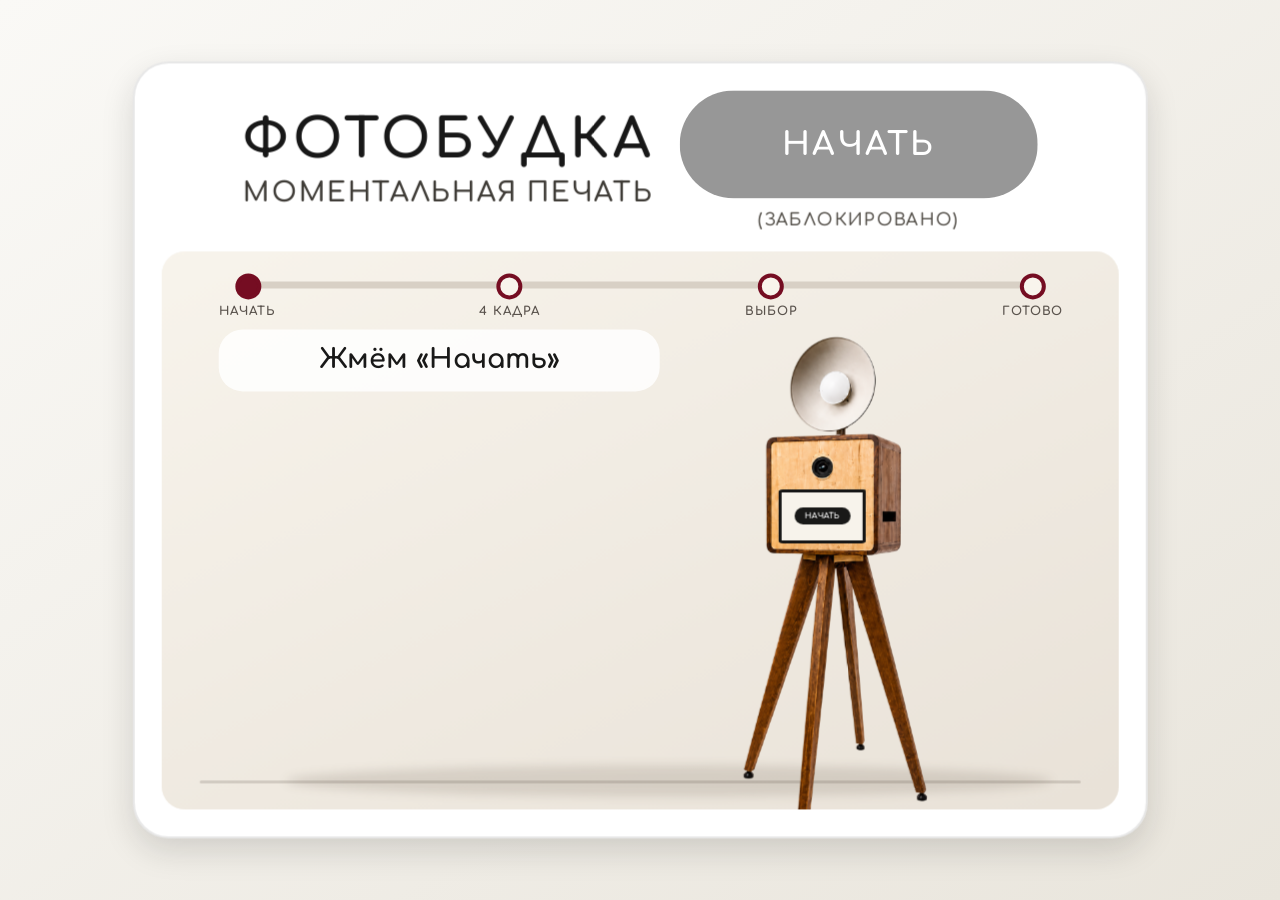
==== commit 25608b0e: "service menu relay buttons" ====
--- a/frontend/index.html
+++ b/frontend/index.html
@@ -299,6 +299,16 @@
                     </section>
 
                     <section class="service-section">
+                        <h2 class="service-section-title">Реле</h2>
+                        <div class="service-grid service-grid-4">
+                            <button id="btn-camera-power-on" class="service-btn" type="button">Камера: ВКЛ</button>
+                            <button id="btn-camera-power-off" class="service-btn service-btn-danger" type="button">Камера: ВЫКЛ</button>
+                            <button id="btn-flash-power-on" class="service-btn" type="button">Вспышка: ВКЛ</button>
+                            <button id="btn-flash-power-off" class="service-btn service-btn-danger" type="button">Вспышка: ВЫКЛ</button>
+                        </div>
+                    </section>
+
+                    <section class="service-section">
                         <h2 class="service-section-title">Система</h2>
                         <div class="service-grid service-grid-6">
                             <button id="btn-test-session" class="service-btn" type="button">Тест съёмка</button>
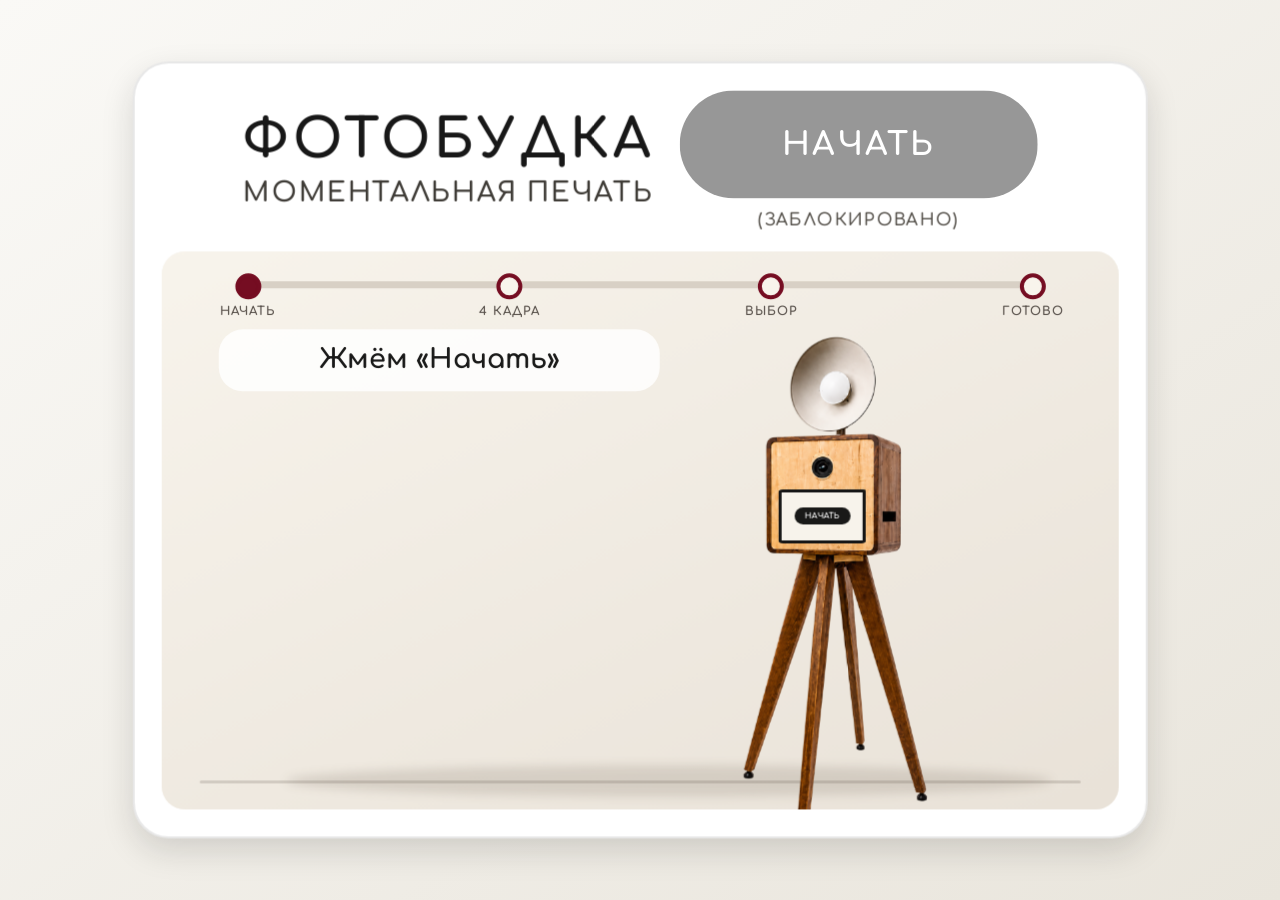
==== commit 2348fe38: "Show phone print QR codes on booth" ====
--- a/frontend/index.html
+++ b/frontend/index.html
@@ -85,7 +85,33 @@
                     <button class="payment-start-button" id="payment-start-button" type="button" hidden>НАЧАТЬ</button>
                 </section>
             </div>
-        </div>
+
+            <button class="phone-print-button" id="phone-print-button" type="button" hidden>
+                <svg viewBox="0 0 32 32" aria-hidden="true" focusable="false">
+                    <rect x="8" y="2" width="16" height="28" rx="3" />
+                    <path d="M13 6h6M14 26h4" />
+                </svg>
+                <span>РАСПЕЧАТАЙ ФОТО<br>С ТЕЛЕФОНА</span>
+            </button>
+        </div>
+
+        <section class="phone-print-screen" id="phone-print-screen" role="dialog"
+                 aria-modal="true" aria-labelledby="phone-print-title" hidden>
+            <button class="phone-print-close" id="phone-print-close" type="button"
+                    aria-label="Закрыть">×</button>
+            <h2 id="phone-print-title">РАСПЕЧАТАЙ ФОТО С ТЕЛЕФОНА</h2>
+            <p>Отсканируй QR-код и отправь фото боту</p>
+            <div class="phone-print-codes">
+                <figure>
+                    <figcaption>Telegram</figcaption>
+                    <div class="phone-print-code" id="phone-print-telegram" aria-label="QR-код Telegram"></div>
+                </figure>
+                <figure>
+                    <figcaption>VK</figcaption>
+                    <div class="phone-print-code" id="phone-print-vk" aria-label="QR-код VK"></div>
+                </figure>
+            </div>
+        </section>
 
         <!-- SHOOTING: live view + countdown + flash -->
         <div class="screen" id="screen-shooting" hidden>
@@ -282,6 +308,7 @@
                             <button id="btn-config-camera" class="service-btn" type="button">Конфиг камеры</button>
                             <button id="btn-template-pack" class="service-btn" type="button">Шаблон</button>
                             <button id="btn-idle-explainer" class="service-btn" type="button">Объяснялка: ВКЛ</button>
+                            <button id="btn-phone-print" class="service-btn" type="button">Печать с телефона: ВКЛ</button>
                             <button id="btn-booth-unblock" class="service-btn service-btn-half" type="button">Сессии</button>
                             <button id="btn-booth-block" class="service-btn service-btn-danger service-btn-half" type="button">Обнулить сессии</button>
                         </div>
--- a/frontend/style.css
+++ b/frontend/style.css
@@ -34,7 +34,9 @@
     width: 100%;
     height: 100%;
     overflow: hidden;
-    touch-action: manipulation;
+    /* manipulation would still allow pinch-zoom of the whole page, and
+       WebView2 ignores the viewport meta, so only panning is left. */
+    touch-action: pan-x pan-y;
     background: #fff;
     font-family: 'Comfortaa', sans-serif;
     color: #000;
@@ -73,6 +75,92 @@
     isolation: isolate;
     background: linear-gradient(145deg, #faf9f6, #e9e5dc);
 }
+
+.phone-print-button {
+    position: absolute;
+    right: 2.5vw;
+    bottom: 3vh;
+    z-index: 5;
+    display: flex;
+    align-items: center;
+    gap: 1vw;
+    padding: 1.8vh 1.5vw;
+    border: 0;
+    border-radius: 1.4vh;
+    background: #191919;
+    color: #fff;
+    box-shadow: 0 0.6vh 2vh rgba(0, 0, 0, 0.2);
+    font: 700 clamp(16px, 1.15vw, 25px) 'Comfortaa', sans-serif;
+    line-height: 1.4;
+    text-align: left;
+}
+.phone-print-button[hidden] { display: none; }
+.phone-print-button svg {
+    width: 2.5vw;
+    min-width: 30px;
+    fill: none;
+    stroke: currentColor;
+    stroke-width: 2;
+    stroke-linecap: round;
+}
+
+.phone-print-screen {
+    position: fixed;
+    inset: 0;
+    z-index: 400;
+    display: flex;
+    flex-direction: column;
+    align-items: center;
+    justify-content: center;
+    gap: 2.5vh;
+    padding: 5vh 5vw;
+    background: #f8f5ef;
+    text-align: center;
+}
+.phone-print-screen[hidden] { display: none; }
+.phone-print-screen h2 {
+    font-size: clamp(28px, 2.6vw, 52px);
+    line-height: 1.2;
+}
+.phone-print-screen p {
+    color: #57534d;
+    font-size: clamp(19px, 1.4vw, 30px);
+}
+.phone-print-close {
+    position: absolute;
+    top: 3vh;
+    right: 3vw;
+    width: 7vh;
+    height: 7vh;
+    border: 0;
+    border-radius: 50%;
+    background: #191919;
+    color: #fff;
+    font: 300 5vh/1 Arial, sans-serif;
+}
+.phone-print-codes {
+    display: flex;
+    justify-content: center;
+    gap: 5vw;
+    margin-top: 2vh;
+}
+.phone-print-codes figure {
+    display: flex;
+    flex-direction: column;
+    align-items: center;
+    gap: 1.5vh;
+}
+.phone-print-codes figcaption {
+    font-size: clamp(22px, 1.8vw, 38px);
+    font-weight: 700;
+}
+.phone-print-code {
+    width: min(31vh, 30vw);
+    aspect-ratio: 1;
+    overflow: hidden;
+    background: #fff;
+}
+.phone-print-code svg { display: block; width: 100%; height: 100%; }
 
 .idle-pose-field {
     position: absolute;
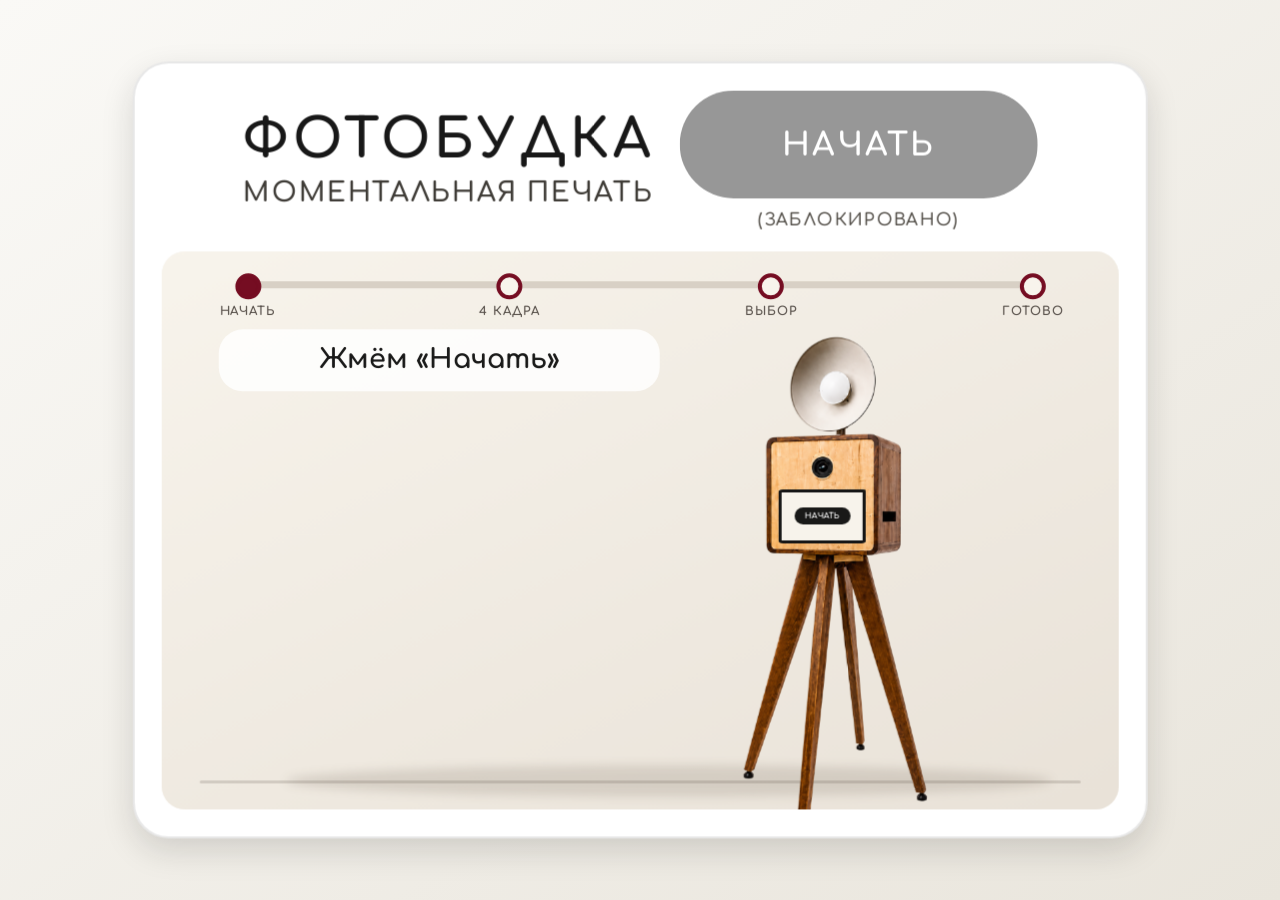
==== commit ba8843b7: "stress test" ====
--- a/frontend/index.html
+++ b/frontend/index.html
@@ -337,8 +337,9 @@
 
                     <section class="service-section">
                         <h2 class="service-section-title">Система</h2>
-                        <div class="service-grid service-grid-6">
+                        <div class="service-grid service-grid-4">
                             <button id="btn-test-session" class="service-btn" type="button">Тест съёмка</button>
+                            <button id="btn-stress" class="service-btn" type="button">Нагрузка: старт</button>
                             <button id="btn-app-restart" class="service-btn service-btn-danger" type="button">Перезапуск app</button>
                             <button id="btn-sys-taskmgr" class="service-btn" type="button">Task Manager</button>
                             <button id="btn-sys-keyboard" class="service-btn" type="button">Клавиатура</button>
--- a/frontend/style.css
+++ b/frontend/style.css
@@ -128,15 +128,33 @@
 }
 .phone-print-close {
     position: absolute;
-    top: 3vh;
+    top: 5.5vh;
     right: 3vw;
-    width: 7vh;
-    height: 7vh;
+    width: clamp(70px, 14vh, 140px);
+    height: clamp(70px, 14vh, 140px);
     border: 0;
     border-radius: 50%;
     background: #191919;
     color: #fff;
-    font: 300 5vh/1 Arial, sans-serif;
+    font: 300 clamp(50px, 10vh, 100px)/1 Arial, sans-serif;
+    display: grid;
+    place-items: center;
+    padding: 0 0 0.8vh;
+    box-shadow: 0 0.5vh 1.5vh rgba(0, 0, 0, 0.25);
+    cursor: pointer;
+    touch-action: manipulation;
+    -webkit-tap-highlight-color: transparent;
+    transition: transform 0.1s ease, background 0.1s ease;
+}
+.phone-print-close:active {
+    transform: scale(0.95);
+    background: #333;
+}
+.phone-print-close::before {
+    content: '';
+    position: absolute;
+    inset: -3.5vh;
+    border-radius: 50%;
 }
 .phone-print-codes {
     display: flex;
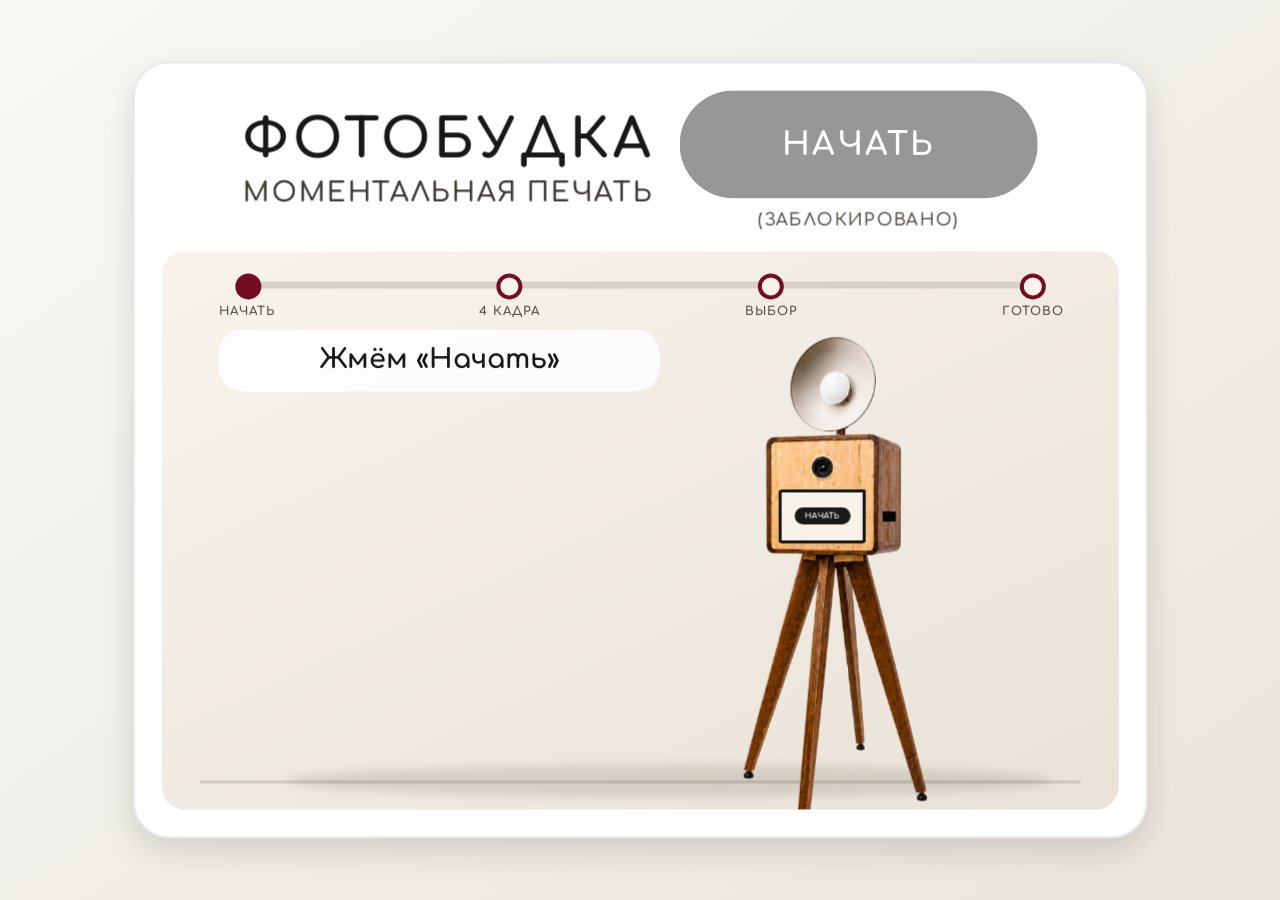
==== commit e3064946: "turn on the lights" ====
--- a/frontend/index.html
+++ b/frontend/index.html
@@ -340,6 +340,7 @@
                         <div class="service-grid service-grid-4">
                             <button id="btn-test-session" class="service-btn" type="button">Тест съёмка</button>
                             <button id="btn-stress" class="service-btn" type="button">Нагрузка: старт</button>
+                            <button id="btn-stress-shots" class="service-btn" type="button">Кадры: старт</button>
                             <button id="btn-app-restart" class="service-btn service-btn-danger" type="button">Перезапуск app</button>
                             <button id="btn-sys-taskmgr" class="service-btn" type="button">Task Manager</button>
                             <button id="btn-sys-keyboard" class="service-btn" type="button">Клавиатура</button>
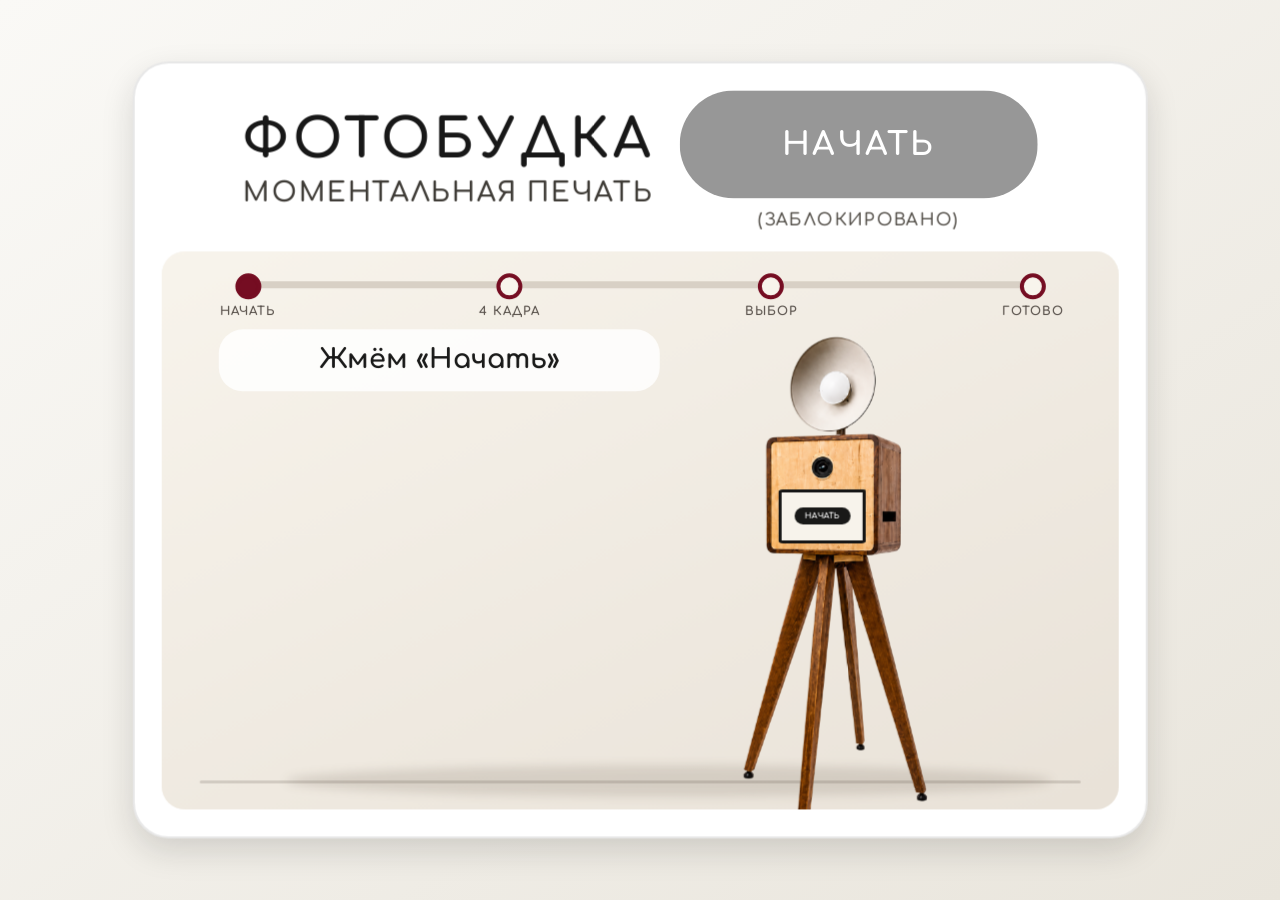
==== commit 2c1f438c: "shots pause live view for 1s" ====
--- a/frontend/index.html
+++ b/frontend/index.html
@@ -337,11 +337,13 @@
 
                     <section class="service-section">
                         <h2 class="service-section-title">Система</h2>
-                        <div class="service-grid service-grid-4">
+                        <div class="service-grid service-grid-5">
                             <button id="btn-test-session" class="service-btn" type="button">Тест съёмка</button>
                             <button id="btn-stress" class="service-btn" type="button">Нагрузка: старт</button>
                             <button id="btn-stress-shots" class="service-btn" type="button">Кадры: старт</button>
+                            <button id="btn-evf-pause" class="service-btn" type="button">Просмотр на съёмке</button>
                             <button id="btn-app-restart" class="service-btn service-btn-danger" type="button">Перезапуск app</button>
+                            <button id="btn-restart-spooler" class="service-btn service-btn-danger" type="button">Служба печати: перезапуск</button>
                             <button id="btn-sys-taskmgr" class="service-btn" type="button">Task Manager</button>
                             <button id="btn-sys-keyboard" class="service-btn" type="button">Клавиатура</button>
                             <button id="btn-sys-lock" class="service-btn" type="button">Lock Screen</button>
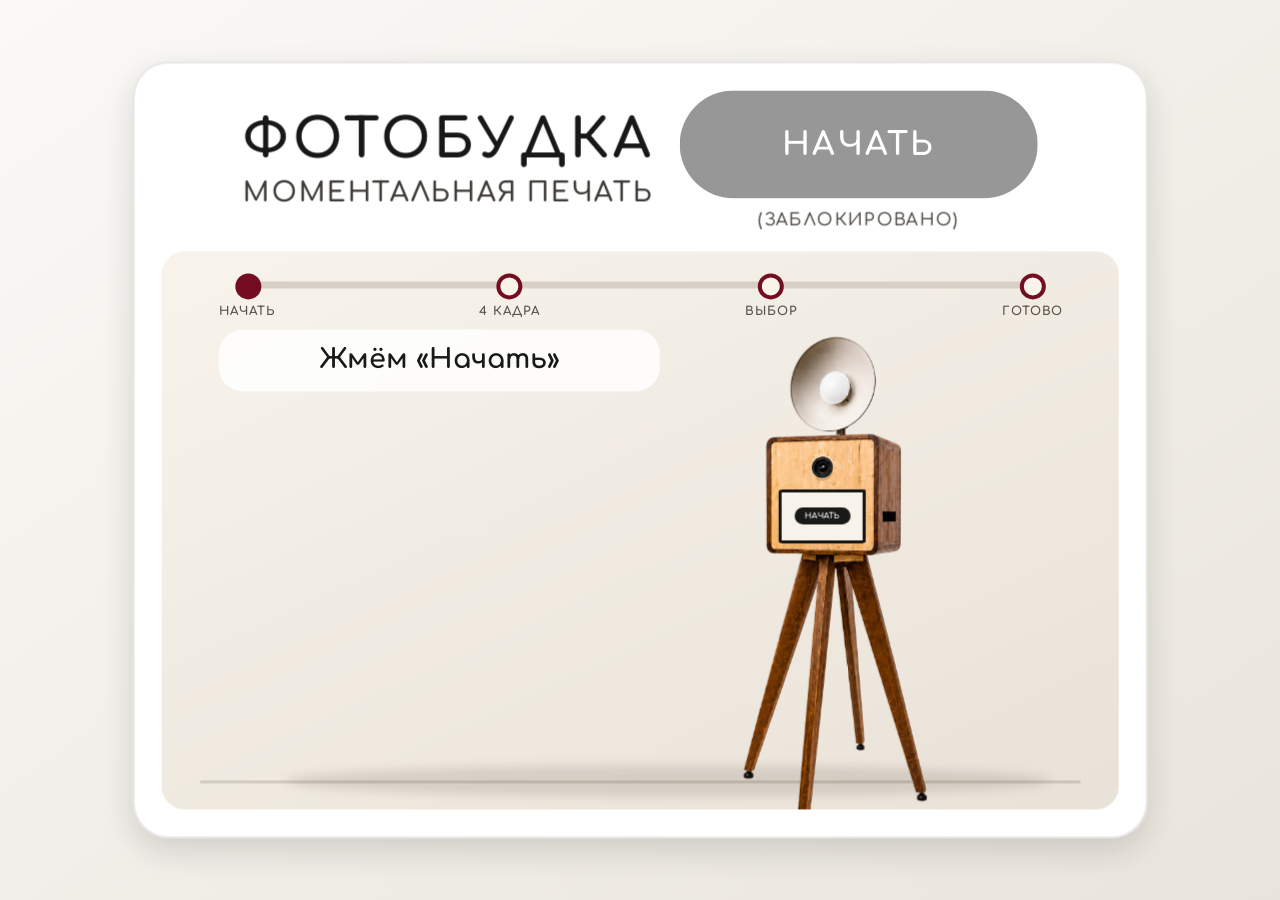
==== commit dfe6120f: "1" ====
--- a/frontend/index.html
+++ b/frontend/index.html
@@ -309,6 +309,7 @@
                             <button id="btn-template-pack" class="service-btn" type="button">Шаблон</button>
                             <button id="btn-idle-explainer" class="service-btn" type="button">Объяснялка: ВКЛ</button>
                             <button id="btn-phone-print" class="service-btn" type="button">Печать с телефона: ВКЛ</button>
+                            <button id="btn-modeling-light" class="service-btn" type="button">Модельный свет: ВКЛ</button>
                             <button id="btn-booth-unblock" class="service-btn service-btn-half" type="button">Сессии</button>
                             <button id="btn-booth-block" class="service-btn service-btn-danger service-btn-half" type="button">Обнулить сессии</button>
                         </div>
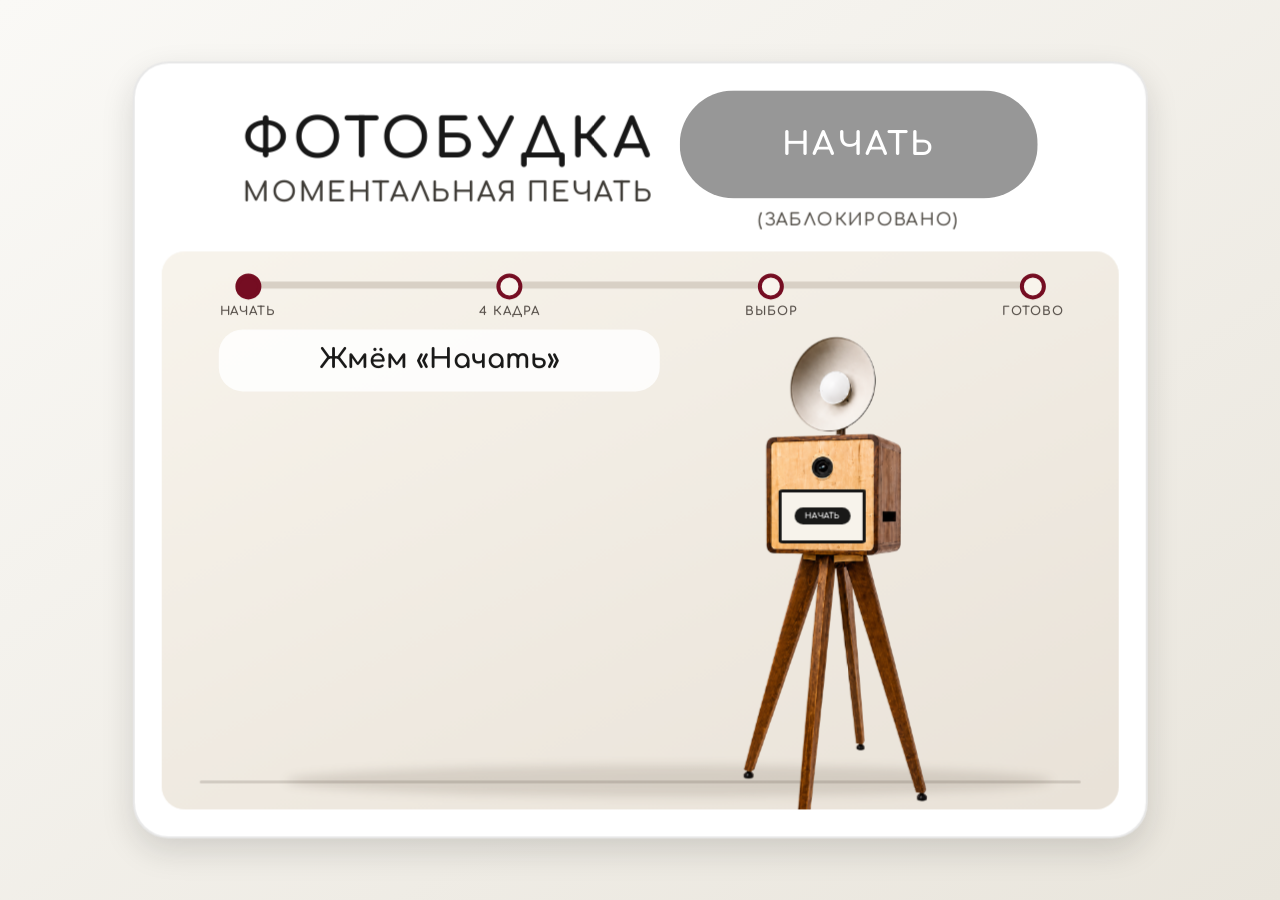
==== commit d81425c0: "charging logic control" ====
--- a/frontend/index.html
+++ b/frontend/index.html
@@ -310,6 +310,7 @@
                             <button id="btn-idle-explainer" class="service-btn" type="button">Объяснялка: ВКЛ</button>
                             <button id="btn-phone-print" class="service-btn" type="button">Печать с телефона: ВКЛ</button>
                             <button id="btn-modeling-light" class="service-btn" type="button">Модельный свет: ВКЛ</button>
+                            <button id="btn-charger-session" class="service-btn" type="button">Зарядка в сессии</button>
                             <button id="btn-booth-unblock" class="service-btn service-btn-half" type="button">Сессии</button>
                             <button id="btn-booth-block" class="service-btn service-btn-danger service-btn-half" type="button">Обнулить сессии</button>
                         </div>
@@ -331,8 +332,8 @@
                         <div class="service-grid service-grid-4">
                             <button id="btn-camera-power-on" class="service-btn" type="button">Камера: ВКЛ</button>
                             <button id="btn-camera-power-off" class="service-btn service-btn-danger" type="button">Камера: ВЫКЛ</button>
-                            <button id="btn-flash-power-on" class="service-btn" type="button">Вспышка: ВКЛ</button>
-                            <button id="btn-flash-power-off" class="service-btn service-btn-danger" type="button">Вспышка: ВЫКЛ</button>
+                            <button id="btn-flash-power-on" class="service-btn" type="button">Зарядка: ВКЛ</button>
+                            <button id="btn-flash-power-off" class="service-btn service-btn-danger" type="button">Зарядка: ВЫКЛ</button>
                         </div>
                     </section>
 
